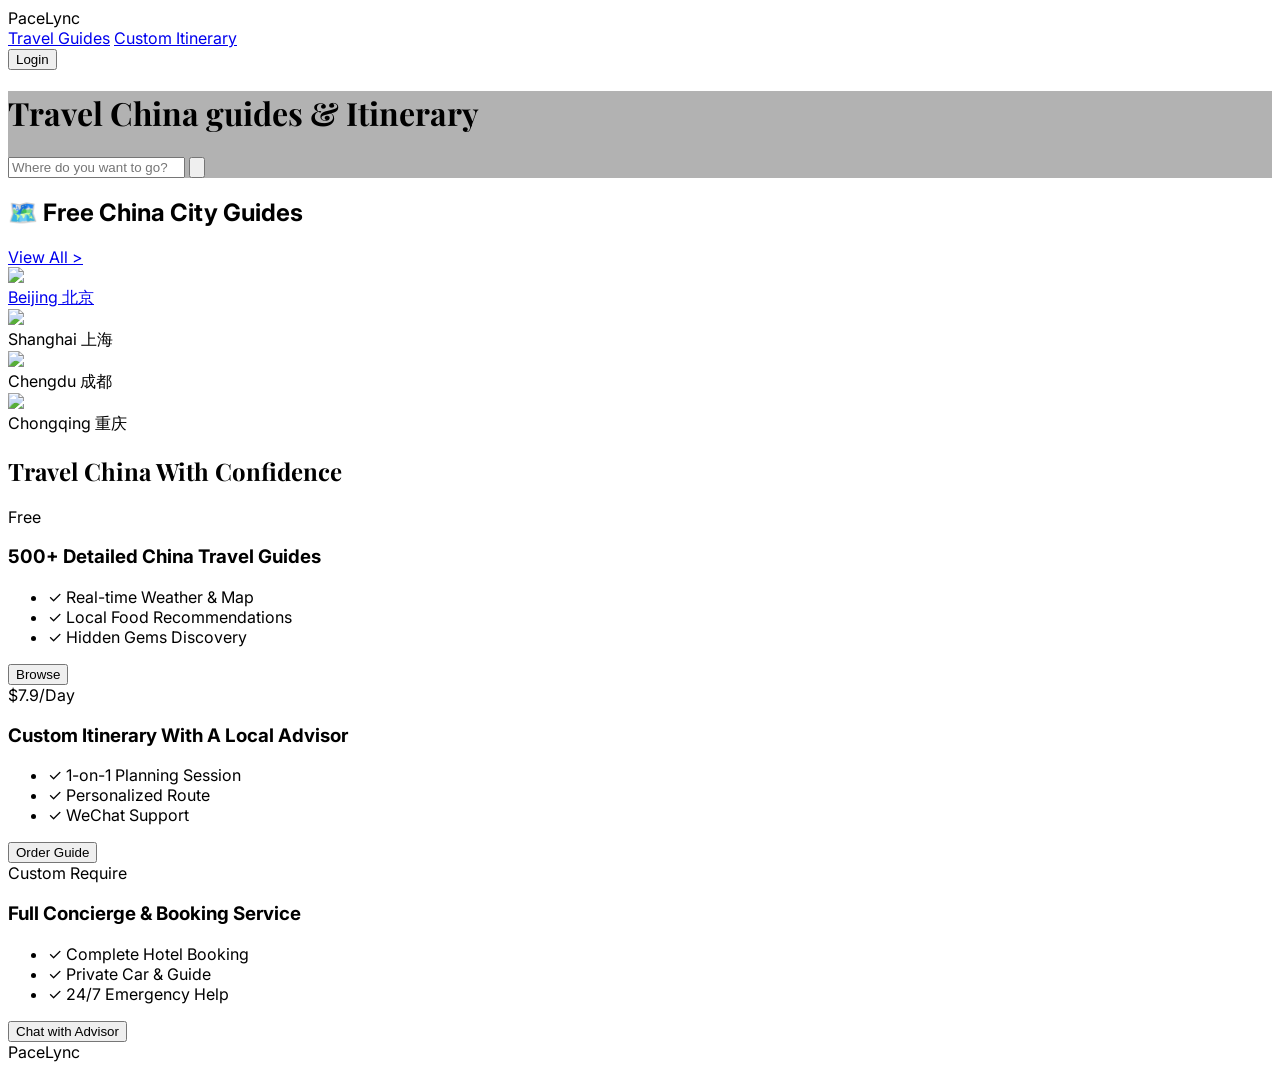
==== index.html @ 99057483 "Add files via upload" ====
<!DOCTYPE html>
<html lang="zh-CN">
<head>
    <meta charset="UTF-8">
    <meta name="viewport" content="width=device-width, initial-scale=1.0">
    <title>PaceLync - Travel China Guides & Itinerary</title>
    <script src="https://cdn.tailwindcss.com"></script>
    <link href="https://fonts.googleapis.com/css2?family=Playfair+Display:wght@700&family=Inter:wght@400;600&display=swap" rel="stylesheet">
    <style>
        body { font-family: 'Inter', sans-serif; }
        .serif { font-family: 'Playfair Display', serif; }
        .hero-bg { background-image: linear-gradient(rgba(0,0,0,0.3), rgba(0,0,0,0.3)), url('https://images.unsplash.com/photo-1508804185872-d7badad00f7d?auto=format&fit=crop&q=80&w=1600'); }
    </style>
</head>
<body class="bg-gray-50">
    <nav class="flex items-center justify-between px-8 py-4 bg-white sticky top-0 z-50 shadow-sm">
        <div class="text-2xl font-black italic tracking-tighter">PaceLync</div>
        <div class="hidden md:flex space-x-8 font-medium">
            <a href="#" class="hover:text-orange-500">Travel Guides</a>
            <a href="#" class="hover:text-orange-500">Custom Itinerary</a>
        </div>
        <button class="bg-black text-white px-6 py-2 rounded-full text-sm font-semibold">Login</button>
    </nav>

    <header class="hero-bg h-[500px] bg-cover bg-center flex flex-col items-center justify-center text-white px-4">
        <h1 class="serif text-4xl md:text-6xl mb-6 text-center">Travel China guides & Itinerary</h1>
        <div class="relative w-full max-w-2xl">
            <input type="text" placeholder="Where do you want to go?" class="w-full py-4 px-6 rounded-full text-black focus:outline-none shadow-lg">
            <button class="absolute right-2 top-2 bg-orange-500 p-2 rounded-full">
                <svg xmlns="http://www.w3.org/2000/svg" class="h-6 w-6" fill="none" viewBox="0 0 24 24" stroke="currentColor"><path stroke-linecap="round" stroke-linejoin="round" stroke-width="2" d="M21 21l-6-6m2-5a7 7 0 11-14 0 7 7 0 0114 0z" /></svg>
            </button>
        </div>
    </header>

    <section class="max-w-7xl mx-auto px-4 py-16">
        <div class="flex justify-between items-end mb-8">
            <h2 class="text-2xl font-bold flex items-center"><span class="mr-2">🗺️</span> Free China City Guides</h2>
            <a href="#" class="text-gray-500 hover:underline">View All &gt;</a>
        </div>
        <div class="grid grid-cols-2 md:grid-cols-4 gap-4">
            <a href="detail.html" class="group relative h-64 overflow-hidden rounded-xl">
                <img src="https://images.unsplash.com/photo-1599577180570-74034870da3d?auto=format&fit=crop&q=80&w=400" class="absolute inset-0 w-full h-full object-cover transition-transform duration-500 group-hover:scale-110">
                <div class="absolute inset-0 bg-black/30 flex flex-col items-center justify-center text-white">
                    <span class="text-2xl font-bold">Beijing</span>
                    <span class="text-sm opacity-80">北京</span>
                </div>
            </a>
            <div class="group relative h-64 overflow-hidden rounded-xl bg-gray-200">
                <img src="https://images.unsplash.com/photo-1526749837599-b4efa916aa5e?auto=format&fit=crop&q=80&w=400" class="absolute inset-0 w-full h-full object-cover">
                <div class="absolute inset-0 bg-black/30 flex flex-col items-center justify-center text-white">
                    <span class="text-2xl font-bold">Shanghai</span>
                    <span class="text-sm opacity-80">上海</span>
                </div>
            </div>
            <div class="group relative h-64 overflow-hidden rounded-xl bg-gray-200">
                <img src="https://images.unsplash.com/photo-1518481612222-68bbe828ecd1?auto=format&fit=crop&q=80&w=400" class="absolute inset-0 w-full h-full object-cover">
                <div class="absolute inset-0 bg-black/30 flex flex-col items-center justify-center text-white">
                    <span class="text-2xl font-bold">Chengdu</span>
                    <span class="text-sm opacity-80">成都</span>
                </div>
            </div>
            <div class="group relative h-64 overflow-hidden rounded-xl bg-gray-200">
                <img src="https://images.unsplash.com/photo-1543097692-fa13c6cd8595?auto=format&fit=crop&q=80&w=400" class="absolute inset-0 w-full h-full object-cover">
                <div class="absolute inset-0 bg-black/30 flex flex-col items-center justify-center text-white">
                    <span class="text-2xl font-bold">Chongqing</span>
                    <span class="text-sm opacity-80">重庆</span>
                </div>
            </div>
        </div>
    </section>

    <section class="bg-black py-20 text-white text-center">
        <h2 class="serif text-3xl mb-12">Travel China With Confidence</h2>
        <div class="max-w-6xl mx-auto grid md:grid-cols-3 gap-8 px-4">
            <div class="bg-white text-black p-8 rounded-2xl flex flex-col items-start text-left">
                <span class="text-orange-500 font-bold">Free</span>
                <h3 class="text-xl font-bold my-4">500+ Detailed China Travel Guides</h3>
                <ul class="space-y-3 mb-8 text-sm opacity-70">
                    <li>✓ Real-time Weather & Map</li>
                    <li>✓ Local Food Recommendations</li>
                    <li>✓ Hidden Gems Discovery</li>
                </ul>
                <button class="mt-auto w-full border-2 border-black py-2 rounded-full font-bold">Browse</button>
            </div>
            <div class="bg-white text-black p-8 rounded-2xl border-4 border-orange-500 scale-105 shadow-2xl flex flex-col items-start text-left">
                <span class="text-orange-500 font-bold">$7.9/Day</span>
                <h3 class="text-xl font-bold my-4">Custom Itinerary With A Local Advisor</h3>
                <ul class="space-y-3 mb-8 text-sm opacity-70">
                    <li>✓ 1-on-1 Planning Session</li>
                    <li>✓ Personalized Route</li>
                    <li>✓ WeChat Support</li>
                </ul>
                <button class="mt-auto w-full bg-black text-white py-2 rounded-full font-bold">Order Guide</button>
            </div>
            <div class="bg-white text-black p-8 rounded-2xl flex flex-col items-start text-left">
                <span class="text-orange-500 font-bold">Custom Require</span>
                <h3 class="text-xl font-bold my-4">Full Concierge & Booking Service</h3>
                <ul class="space-y-3 mb-8 text-sm opacity-70">
                    <li>✓ Complete Hotel Booking</li>
                    <li>✓ Private Car & Guide</li>
                    <li>✓ 24/7 Emergency Help</li>
                </ul>
                <button class="mt-auto w-full bg-black text-white py-2 rounded-full font-bold">Chat with Advisor</button>
            </div>
        </div>
    </section>

    <footer class="py-10 text-center text-2xl font-black italic">PaceLync</footer>
</body>
</html>
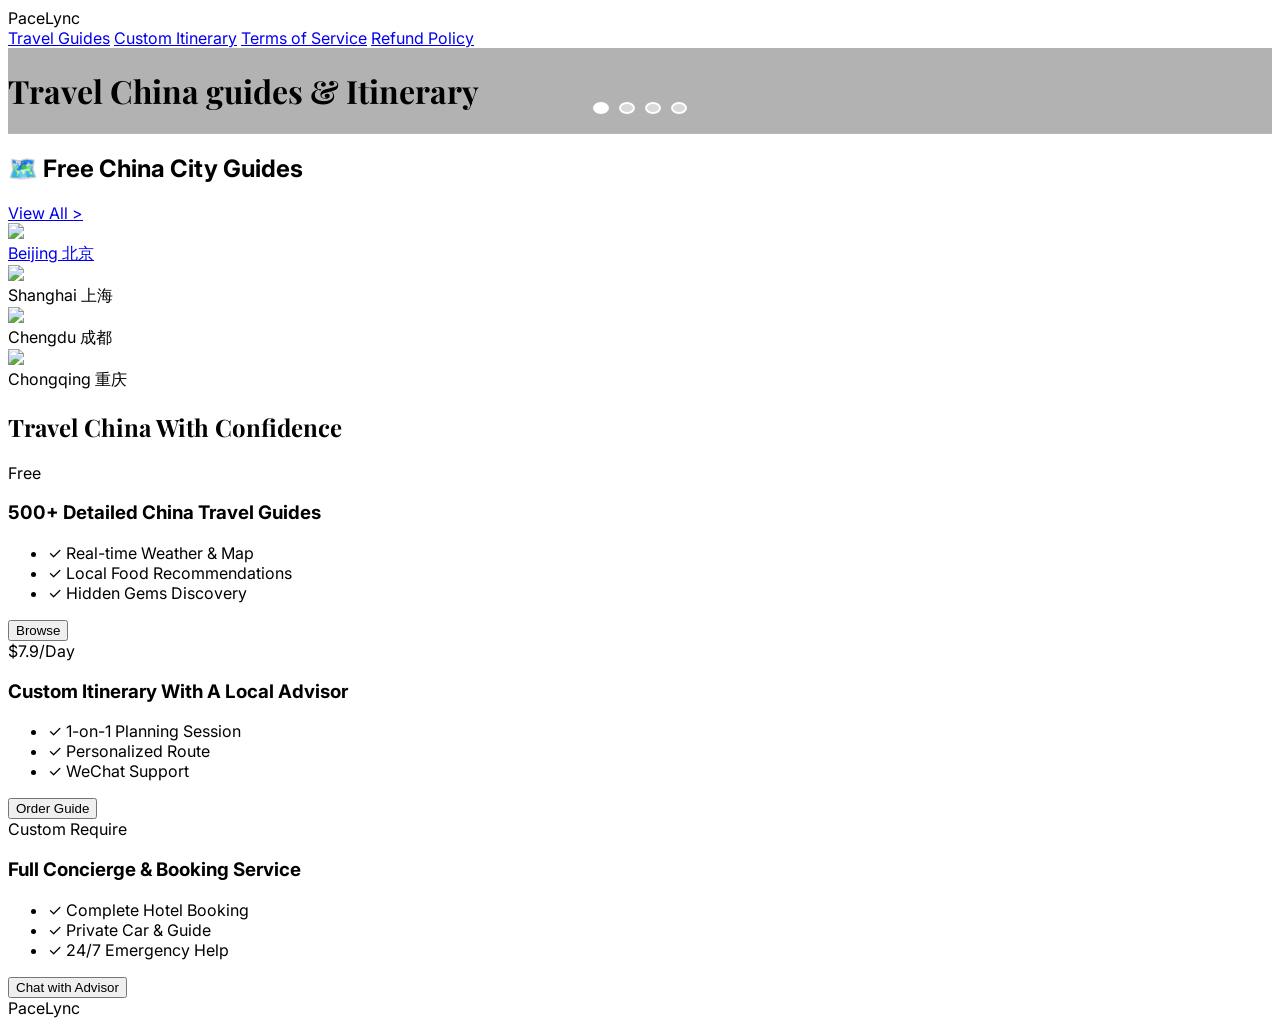
==== commit b83624b1: "Update: remove search bar, add carousel, integrate Stripe.js, center navigation, remove login button" ====
--- a/index.html
+++ b/index.html
@@ -5,32 +5,111 @@
     <meta name="viewport" content="width=device-width, initial-scale=1.0">
     <title>PaceLync - Travel China Guides & Itinerary</title>
     <script src="https://cdn.tailwindcss.com"></script>
+    <script src="https://js.stripe.com/v3/"></script>
     <link href="https://fonts.googleapis.com/css2?family=Playfair+Display:wght@700&family=Inter:wght@400;600&display=swap" rel="stylesheet">
     <style>
         body { font-family: 'Inter', sans-serif; }
         .serif { font-family: 'Playfair Display', serif; }
-        .hero-bg { background-image: linear-gradient(rgba(0,0,0,0.3), rgba(0,0,0,0.3)), url('https://images.unsplash.com/photo-1508804185872-d7badad00f7d?auto=format&fit=crop&q=80&w=1600'); }
+        .carousel {
+            position: relative;
+            overflow: hidden;
+        }
+        .carousel-slide {
+            display: none;
+            position: absolute;
+            width: 100%;
+            height: 100%;
+            background-size: cover;
+            background-position: center;
+            transition: opacity 0.5s ease-in-out;
+            opacity: 0;
+        }
+        .carousel-slide.active {
+            display: block;
+            opacity: 1;
+        }
+        .carousel-indicators {
+            position: absolute;
+            bottom: 20px;
+            left: 50%;
+            transform: translateX(-50%);
+            display: flex;
+            gap: 10px;
+            z-index: 10;
+        }
+        .carousel-indicators button {
+            width: 12px;
+            height: 12px;
+            border-radius: 50%;
+            border: 2px solid white;
+            background-color: rgba(255,255,255,0.5);
+            cursor: pointer;
+            transition: background-color 0.3s;
+        }
+        .carousel-indicators button.active {
+            background-color: white;
+        }
     </style>
 </head>
 <body class="bg-gray-50">
-    <nav class="flex items-center justify-between px-8 py-4 bg-white sticky top-0 z-50 shadow-sm">
-        <div class="text-2xl font-black italic tracking-tighter">PaceLync</div>
+    <nav class="flex items-center justify-center px-8 py-4 bg-white sticky top-0 z-50 shadow-sm">
+        <div class="absolute left-8 text-2xl font-black italic tracking-tighter">PaceLync</div>
         <div class="hidden md:flex space-x-8 font-medium">
             <a href="#" class="hover:text-orange-500">Travel Guides</a>
             <a href="#" class="hover:text-orange-500">Custom Itinerary</a>
+            <a href="#" class="hover:text-orange-500">Terms of Service</a>
+            <a href="#" class="hover:text-orange-500">Refund Policy</a>
         </div>
-        <button class="bg-black text-white px-6 py-2 rounded-full text-sm font-semibold">Login</button>
     </nav>
 
-    <header class="hero-bg h-[500px] bg-cover bg-center flex flex-col items-center justify-center text-white px-4">
-        <h1 class="serif text-4xl md:text-6xl mb-6 text-center">Travel China guides & Itinerary</h1>
-        <div class="relative w-full max-w-2xl">
-            <input type="text" placeholder="Where do you want to go?" class="w-full py-4 px-6 rounded-full text-black focus:outline-none shadow-lg">
-            <button class="absolute right-2 top-2 bg-orange-500 p-2 rounded-full">
-                <svg xmlns="http://www.w3.org/2000/svg" class="h-6 w-6" fill="none" viewBox="0 0 24 24" stroke="currentColor"><path stroke-linecap="round" stroke-linejoin="round" stroke-width="2" d="M21 21l-6-6m2-5a7 7 0 11-14 0 7 7 0 0114 0z" /></svg>
-            </button>
+    <header class="carousel h-[500px] relative flex flex-col items-center justify-center text-white px-4">
+        <div class="carousel-slide active" style="background-image: linear-gradient(rgba(0,0,0,0.3), rgba(0,0,0,0.3)), url('https://picsum.photos/1600/500?random=1');"></div>
+        <div class="carousel-slide" style="background-image: linear-gradient(rgba(0,0,0,0.3), rgba(0,0,0,0.3)), url('https://picsum.photos/1600/500?random=2');"></div>
+        <div class="carousel-slide" style="background-image: linear-gradient(rgba(0,0,0,0.3), rgba(0,0,0,0.3)), url('https://picsum.photos/1600/500?random=3');"></div>
+        <div class="carousel-slide" style="background-image: linear-gradient(rgba(0,0,0,0.3), rgba(0,0,0,0.3)), url('https://picsum.photos/1600/500?random=4');"></div>
+        
+        <div class="relative z-20 flex flex-col items-center justify-center h-full">
+            <h1 class="serif text-4xl md:text-6xl mb-6 text-center">Travel China guides & Itinerary</h1>
+        </div>
+        
+        <div class="carousel-indicators">
+            <button class="active" onclick="currentSlide(0)"></button>
+            <button onclick="currentSlide(1)"></button>
+            <button onclick="currentSlide(2)"></button>
+            <button onclick="currentSlide(3)"></button>
         </div>
     </header>
+
+    <script>
+        let currentCarouselIndex = 0;
+        const slides = document.querySelectorAll('.carousel-slide');
+        const indicators = document.querySelectorAll('.carousel-indicators button');
+
+        function showSlide(index) {
+            slides.forEach(slide => slide.classList.remove('active'));
+            indicators.forEach(btn => btn.classList.remove('active'));
+            
+            slides[index].classList.add('active');
+            indicators[index].classList.add('active');
+        }
+
+        function currentSlide(index) {
+            currentCarouselIndex = index;
+            showSlide(index);
+        }
+
+        function nextSlide() {
+            currentCarouselIndex = (currentCarouselIndex + 1) % slides.length;
+            showSlide(currentCarouselIndex);
+        }
+
+        // Auto-rotate carousel every 5 seconds
+        setInterval(nextSlide, 5000);
+
+        // Initialize Stripe
+        const stripe = Stripe('pk_test_your_publishable_key'); // Replace with your actual publishable key
+        const elements = stripe.elements();
+    </script>
 
     <section class="max-w-7xl mx-auto px-4 py-16">
         <div class="flex justify-between items-end mb-8">
@@ -39,28 +118,28 @@
         </div>
         <div class="grid grid-cols-2 md:grid-cols-4 gap-4">
             <a href="detail.html" class="group relative h-64 overflow-hidden rounded-xl">
-                <img src="https://images.unsplash.com/photo-1599577180570-74034870da3d?auto=format&fit=crop&q=80&w=400" class="absolute inset-0 w-full h-full object-cover transition-transform duration-500 group-hover:scale-110">
+                <img src="https://picsum.photos/400/300?random=5" class="absolute inset-0 w-full h-full object-cover transition-transform duration-500 group-hover:scale-110">
                 <div class="absolute inset-0 bg-black/30 flex flex-col items-center justify-center text-white">
                     <span class="text-2xl font-bold">Beijing</span>
                     <span class="text-sm opacity-80">北京</span>
                 </div>
             </a>
             <div class="group relative h-64 overflow-hidden rounded-xl bg-gray-200">
-                <img src="https://images.unsplash.com/photo-1526749837599-b4efa916aa5e?auto=format&fit=crop&q=80&w=400" class="absolute inset-0 w-full h-full object-cover">
+                <img src="https://picsum.photos/400/300?random=6" class="absolute inset-0 w-full h-full object-cover transition-transform duration-500 group-hover:scale-110">
                 <div class="absolute inset-0 bg-black/30 flex flex-col items-center justify-center text-white">
                     <span class="text-2xl font-bold">Shanghai</span>
                     <span class="text-sm opacity-80">上海</span>
                 </div>
             </div>
             <div class="group relative h-64 overflow-hidden rounded-xl bg-gray-200">
-                <img src="https://images.unsplash.com/photo-1518481612222-68bbe828ecd1?auto=format&fit=crop&q=80&w=400" class="absolute inset-0 w-full h-full object-cover">
+                <img src="https://picsum.photos/400/300?random=7" class="absolute inset-0 w-full h-full object-cover transition-transform duration-500 group-hover:scale-110">
                 <div class="absolute inset-0 bg-black/30 flex flex-col items-center justify-center text-white">
                     <span class="text-2xl font-bold">Chengdu</span>
                     <span class="text-sm opacity-80">成都</span>
                 </div>
             </div>
             <div class="group relative h-64 overflow-hidden rounded-xl bg-gray-200">
-                <img src="https://images.unsplash.com/photo-1543097692-fa13c6cd8595?auto=format&fit=crop&q=80&w=400" class="absolute inset-0 w-full h-full object-cover">
+                <img src="https://picsum.photos/400/300?random=8" class="absolute inset-0 w-full h-full object-cover transition-transform duration-500 group-hover:scale-110">
                 <div class="absolute inset-0 bg-black/30 flex flex-col items-center justify-center text-white">
                     <span class="text-2xl font-bold">Chongqing</span>
                     <span class="text-sm opacity-80">重庆</span>
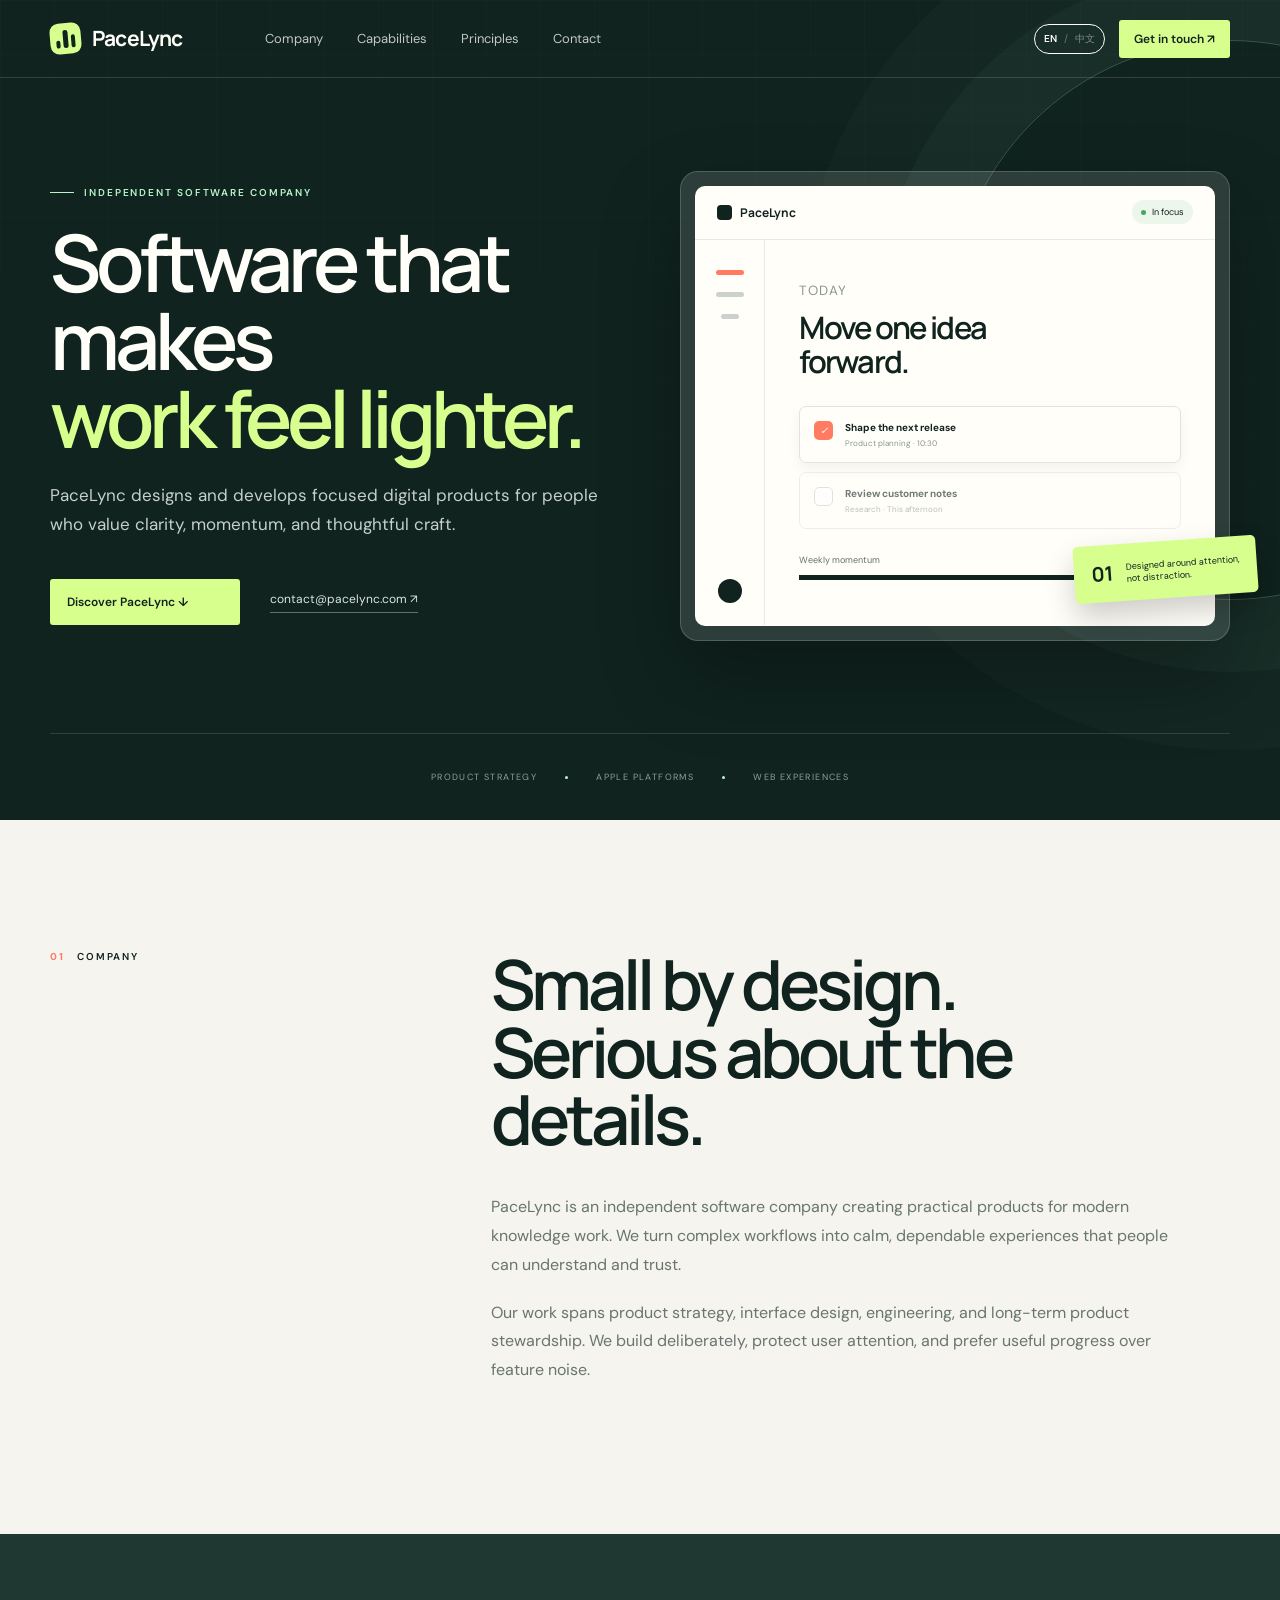
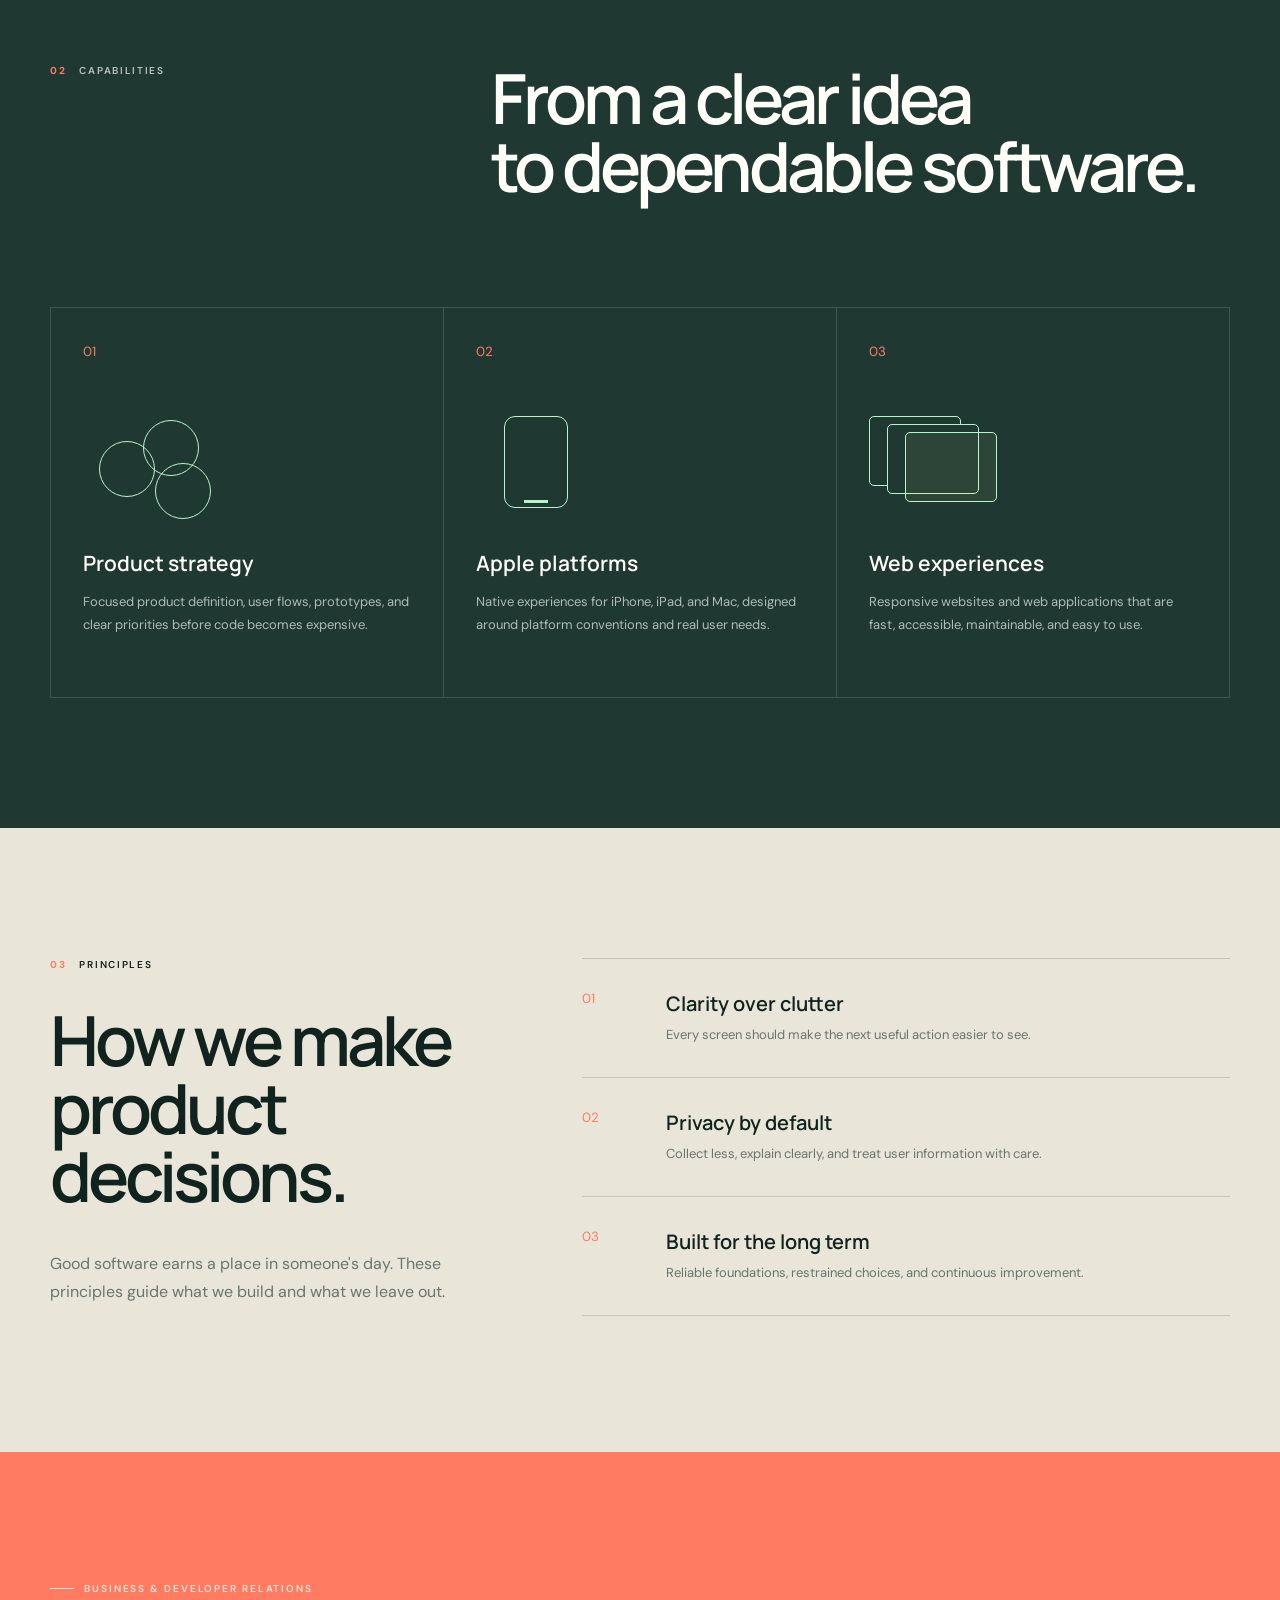
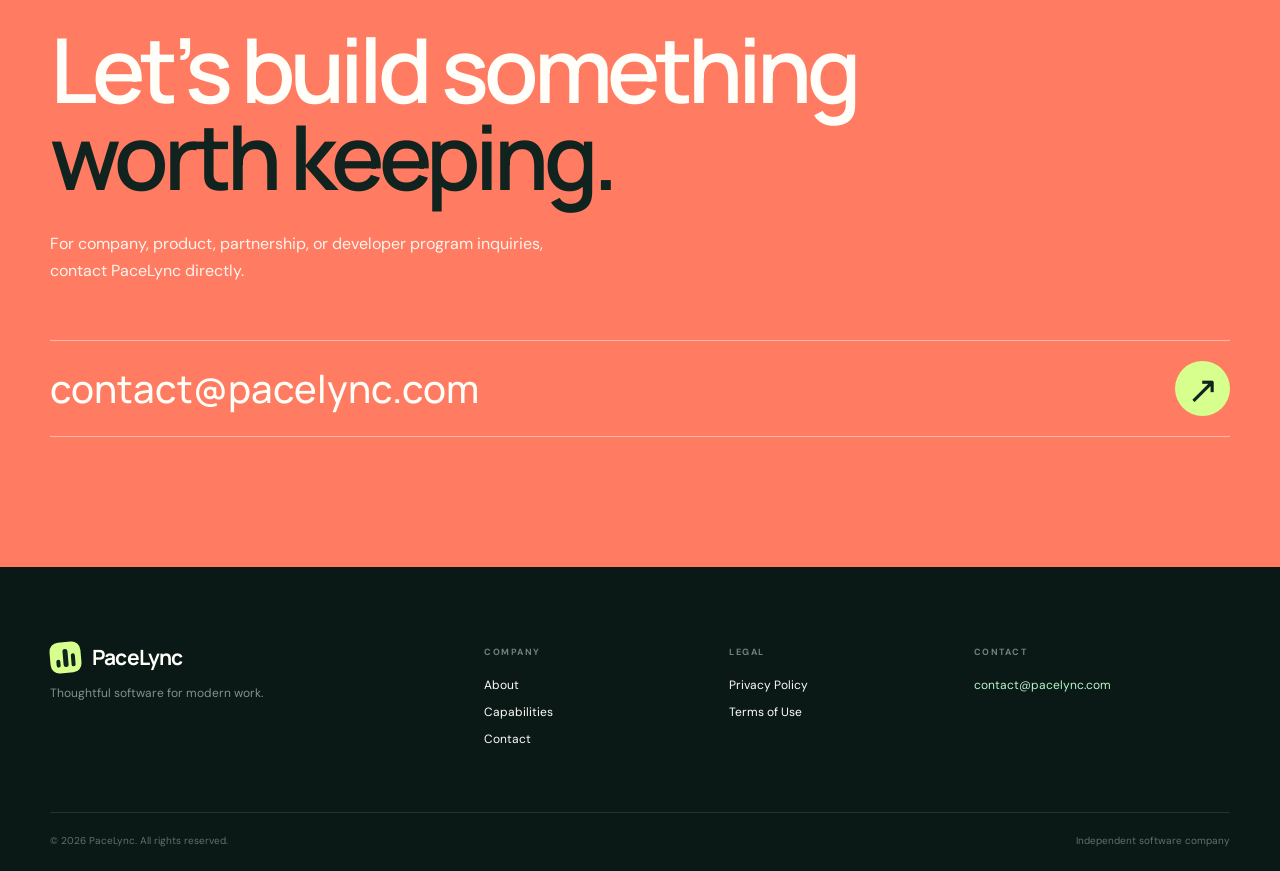
==== commit b1e99022: "Build PaceLync company website" ====
--- a/index.html
+++ b/index.html
@@ -1,189 +1,80 @@
-<!DOCTYPE html>
-<html lang="zh-CN">
+<!doctype html>
+<html lang="en">
 <head>
-    <meta charset="UTF-8">
-    <meta name="viewport" content="width=device-width, initial-scale=1.0">
-    <title>PaceLync - Travel China Guides & Itinerary</title>
-    <script src="https://cdn.tailwindcss.com"></script>
-    <script src="https://js.stripe.com/v3/"></script>
-    <link href="https://fonts.googleapis.com/css2?family=Playfair+Display:wght@700&family=Inter:wght@400;600&display=swap" rel="stylesheet">
-    <style>
-        body { font-family: 'Inter', sans-serif; }
-        .serif { font-family: 'Playfair Display', serif; }
-        .carousel {
-            position: relative;
-            overflow: hidden;
-        }
-        .carousel-slide {
-            display: none;
-            position: absolute;
-            width: 100%;
-            height: 100%;
-            background-size: cover;
-            background-position: center;
-            transition: opacity 0.5s ease-in-out;
-            opacity: 0;
-        }
-        .carousel-slide.active {
-            display: block;
-            opacity: 1;
-        }
-        .carousel-indicators {
-            position: absolute;
-            bottom: 20px;
-            left: 50%;
-            transform: translateX(-50%);
-            display: flex;
-            gap: 10px;
-            z-index: 10;
-        }
-        .carousel-indicators button {
-            width: 12px;
-            height: 12px;
-            border-radius: 50%;
-            border: 2px solid white;
-            background-color: rgba(255,255,255,0.5);
-            cursor: pointer;
-            transition: background-color 0.3s;
-        }
-        .carousel-indicators button.active {
-            background-color: white;
-        }
-    </style>
+  <meta charset="utf-8">
+  <meta name="viewport" content="width=device-width, initial-scale=1">
+  <meta name="description" content="PaceLync is an independent software company building focused, reliable tools for modern work.">
+  <meta name="theme-color" content="#10231f">
+  <title>PaceLync | Thoughtful software for modern work</title>
+  <link rel="icon" href="assets/favicon.svg" type="image/svg+xml">
+  <link rel="stylesheet" href="assets/site.css">
 </head>
-<body class="bg-gray-50">
-    <nav class="flex items-center justify-center px-8 py-4 bg-white sticky top-0 z-50 shadow-sm">
-        <div class="absolute left-8 text-2xl font-black italic tracking-tighter">PaceLync</div>
-        <div class="hidden md:flex space-x-8 font-medium">
-            <a href="#" class="hover:text-orange-500">Travel Guides</a>
-            <a href="#" class="hover:text-orange-500">Custom Itinerary</a>
-            <a href="#" class="hover:text-orange-500">Terms of Service</a>
-            <a href="#" class="hover:text-orange-500">Refund Policy</a>
+<body data-page="home">
+  <a class="skip" href="#main">Skip to content</a>
+  <header class="header" data-header>
+    <div class="shell header-inner">
+      <a class="brand" href="index.html" aria-label="PaceLync home"><span class="brand-icon" aria-hidden="true"><i></i><i></i><i></i></span>PaceLync</a>
+      <nav class="nav" aria-label="Primary"><a href="#company">Company</a><a href="#capabilities">Capabilities</a><a href="#principles">Principles</a><a href="#contact">Contact</a></nav>
+      <button class="language-toggle" type="button" data-language-toggle aria-label="Switch language"><span class="active">EN</span><i>/</i><span>中文</span></button>
+      <a class="header-cta" href="mailto:contact@pacelync.com">Get in touch ↗</a>
+      <button class="menu-button" type="button" aria-expanded="false" aria-controls="mobile-menu" data-menu-button><i></i><i></i><i></i><span>Menu</span></button>
+    </div>
+    <nav class="mobile-nav" id="mobile-menu" data-mobile-menu><a href="#company">Company</a><a href="#capabilities">Capabilities</a><a href="#principles">Principles</a><a href="#contact">Contact</a></nav>
+  </header>
+
+  <main id="main">
+    <section class="hero">
+      <div class="hero-grid"></div><div class="orbit"></div>
+      <div class="shell hero-layout">
+        <div class="reveal">
+          <p class="eyebrow"><i></i> Independent software company</p>
+          <h1>Software that makes<br><em>work feel lighter.</em></h1>
+          <p class="lede">PaceLync designs and develops focused digital products for people who value clarity, momentum, and thoughtful craft.</p>
+          <div class="actions"><a class="button" href="#company">Discover PaceLync ↓</a><a class="email" href="mailto:contact@pacelync.com">contact@pacelync.com ↗</a></div>
         </div>
-    </nav>
-
-    <header class="carousel h-[500px] relative flex flex-col items-center justify-center text-white px-4">
-        <div class="carousel-slide active" style="background-image: linear-gradient(rgba(0,0,0,0.3), rgba(0,0,0,0.3)), url('https://picsum.photos/1600/500?random=1');"></div>
-        <div class="carousel-slide" style="background-image: linear-gradient(rgba(0,0,0,0.3), rgba(0,0,0,0.3)), url('https://picsum.photos/1600/500?random=2');"></div>
-        <div class="carousel-slide" style="background-image: linear-gradient(rgba(0,0,0,0.3), rgba(0,0,0,0.3)), url('https://picsum.photos/1600/500?random=3');"></div>
-        <div class="carousel-slide" style="background-image: linear-gradient(rgba(0,0,0,0.3), rgba(0,0,0,0.3)), url('https://picsum.photos/1600/500?random=4');"></div>
-        
-        <div class="relative z-20 flex flex-col items-center justify-center h-full">
-            <h1 class="serif text-4xl md:text-6xl mb-6 text-center">Travel China guides & Itinerary</h1>
+        <div class="product reveal delay">
+          <div class="app-head"><b><i></i>PaceLync</b><span><i></i> In focus</span></div>
+          <div class="app-body">
+            <aside><i></i><i></i><i></i><b></b></aside>
+            <div class="app-main"><small>TODAY</small><h2>Move one idea<br>forward.</h2>
+              <div class="task"><i>✓</i><span><b>Shape the next release</b><small>Product planning · 10:30</small></span></div>
+              <div class="task muted"><i></i><span><b>Review customer notes</b><small>Research · This afternoon</small></span></div>
+              <div class="progress-copy"><span>Weekly momentum</span><b>72%</b></div><div class="progress"><i></i></div>
+            </div>
+          </div>
+          <div class="note"><b>01</b><span>Designed around attention,<br>not distraction.</span></div>
         </div>
-        
-        <div class="carousel-indicators">
-            <button class="active" onclick="currentSlide(0)"></button>
-            <button onclick="currentSlide(1)"></button>
-            <button onclick="currentSlide(2)"></button>
-            <button onclick="currentSlide(3)"></button>
-        </div>
-    </header>
-
-    <script>
-        let currentCarouselIndex = 0;
-        const slides = document.querySelectorAll('.carousel-slide');
-        const indicators = document.querySelectorAll('.carousel-indicators button');
-
-        function showSlide(index) {
-            slides.forEach(slide => slide.classList.remove('active'));
-            indicators.forEach(btn => btn.classList.remove('active'));
-            
-            slides[index].classList.add('active');
-            indicators[index].classList.add('active');
-        }
-
-        function currentSlide(index) {
-            currentCarouselIndex = index;
-            showSlide(index);
-        }
-
-        function nextSlide() {
-            currentCarouselIndex = (currentCarouselIndex + 1) % slides.length;
-            showSlide(currentCarouselIndex);
-        }
-
-        // Auto-rotate carousel every 5 seconds
-        setInterval(nextSlide, 5000);
-
-        // Initialize Stripe
-        const stripe = Stripe('pk_test_your_publishable_key'); // Replace with your actual publishable key
-        const elements = stripe.elements();
-    </script>
-
-    <section class="max-w-7xl mx-auto px-4 py-16">
-        <div class="flex justify-between items-end mb-8">
-            <h2 class="text-2xl font-bold flex items-center"><span class="mr-2">🗺️</span> Free China City Guides</h2>
-            <a href="#" class="text-gray-500 hover:underline">View All &gt;</a>
-        </div>
-        <div class="grid grid-cols-2 md:grid-cols-4 gap-4">
-            <a href="detail.html" class="group relative h-64 overflow-hidden rounded-xl">
-                <img src="https://picsum.photos/400/300?random=5" class="absolute inset-0 w-full h-full object-cover transition-transform duration-500 group-hover:scale-110">
-                <div class="absolute inset-0 bg-black/30 flex flex-col items-center justify-center text-white">
-                    <span class="text-2xl font-bold">Beijing</span>
-                    <span class="text-sm opacity-80">北京</span>
-                </div>
-            </a>
-            <div class="group relative h-64 overflow-hidden rounded-xl bg-gray-200">
-                <img src="https://picsum.photos/400/300?random=6" class="absolute inset-0 w-full h-full object-cover transition-transform duration-500 group-hover:scale-110">
-                <div class="absolute inset-0 bg-black/30 flex flex-col items-center justify-center text-white">
-                    <span class="text-2xl font-bold">Shanghai</span>
-                    <span class="text-sm opacity-80">上海</span>
-                </div>
-            </div>
-            <div class="group relative h-64 overflow-hidden rounded-xl bg-gray-200">
-                <img src="https://picsum.photos/400/300?random=7" class="absolute inset-0 w-full h-full object-cover transition-transform duration-500 group-hover:scale-110">
-                <div class="absolute inset-0 bg-black/30 flex flex-col items-center justify-center text-white">
-                    <span class="text-2xl font-bold">Chengdu</span>
-                    <span class="text-sm opacity-80">成都</span>
-                </div>
-            </div>
-            <div class="group relative h-64 overflow-hidden rounded-xl bg-gray-200">
-                <img src="https://picsum.photos/400/300?random=8" class="absolute inset-0 w-full h-full object-cover transition-transform duration-500 group-hover:scale-110">
-                <div class="absolute inset-0 bg-black/30 flex flex-col items-center justify-center text-white">
-                    <span class="text-2xl font-bold">Chongqing</span>
-                    <span class="text-sm opacity-80">重庆</span>
-                </div>
-            </div>
-        </div>
+      </div>
+      <div class="shell hero-foot"><span>Product strategy</span><i></i><span>Apple platforms</span><i></i><span>Web experiences</span></div>
     </section>
 
-    <section class="bg-black py-20 text-white text-center">
-        <h2 class="serif text-3xl mb-12">Travel China With Confidence</h2>
-        <div class="max-w-6xl mx-auto grid md:grid-cols-3 gap-8 px-4">
-            <div class="bg-white text-black p-8 rounded-2xl flex flex-col items-start text-left">
-                <span class="text-orange-500 font-bold">Free</span>
-                <h3 class="text-xl font-bold my-4">500+ Detailed China Travel Guides</h3>
-                <ul class="space-y-3 mb-8 text-sm opacity-70">
-                    <li>✓ Real-time Weather & Map</li>
-                    <li>✓ Local Food Recommendations</li>
-                    <li>✓ Hidden Gems Discovery</li>
-                </ul>
-                <button class="mt-auto w-full border-2 border-black py-2 rounded-full font-bold">Browse</button>
-            </div>
-            <div class="bg-white text-black p-8 rounded-2xl border-4 border-orange-500 scale-105 shadow-2xl flex flex-col items-start text-left">
-                <span class="text-orange-500 font-bold">$7.9/Day</span>
-                <h3 class="text-xl font-bold my-4">Custom Itinerary With A Local Advisor</h3>
-                <ul class="space-y-3 mb-8 text-sm opacity-70">
-                    <li>✓ 1-on-1 Planning Session</li>
-                    <li>✓ Personalized Route</li>
-                    <li>✓ WeChat Support</li>
-                </ul>
-                <button class="mt-auto w-full bg-black text-white py-2 rounded-full font-bold">Order Guide</button>
-            </div>
-            <div class="bg-white text-black p-8 rounded-2xl flex flex-col items-start text-left">
-                <span class="text-orange-500 font-bold">Custom Require</span>
-                <h3 class="text-xl font-bold my-4">Full Concierge & Booking Service</h3>
-                <ul class="space-y-3 mb-8 text-sm opacity-70">
-                    <li>✓ Complete Hotel Booking</li>
-                    <li>✓ Private Car & Guide</li>
-                    <li>✓ 24/7 Emergency Help</li>
-                </ul>
-                <button class="mt-auto w-full bg-black text-white py-2 rounded-full font-bold">Chat with Advisor</button>
-            </div>
-        </div>
-    </section>
+    <section class="section" id="company"><div class="shell split">
+      <div class="label reveal"><b>01</b> Company</div>
+      <div class="section-copy reveal delay"><h2>Small by design.<br>Serious about the details.</h2><p>PaceLync is an independent software company creating practical products for modern knowledge work. We turn complex workflows into calm, dependable experiences that people can understand and trust.</p><p>Our work spans product strategy, interface design, engineering, and long-term product stewardship. We build deliberately, protect user attention, and prefer useful progress over feature noise.</p></div>
+    </div></section>
 
-    <footer class="py-10 text-center text-2xl font-black italic">PaceLync</footer>
+    <section class="section capabilities" id="capabilities"><div class="shell">
+      <div class="split section-title reveal"><div class="label pale"><b>02</b> Capabilities</div><h2>From a clear idea<br>to dependable software.</h2></div>
+      <div class="cards">
+        <article class="card reveal"><small>01</small><div class="shape circles"><i></i><i></i><i></i></div><h3>Product strategy</h3><p>Focused product definition, user flows, prototypes, and clear priorities before code becomes expensive.</p></article>
+        <article class="card reveal delay"><small>02</small><div class="shape phone"><i></i><b></b></div><h3>Apple platforms</h3><p>Native experiences for iPhone, iPad, and Mac, designed around platform conventions and real user needs.</p></article>
+        <article class="card reveal delay-two"><small>03</small><div class="shape windows"><i></i><i></i><i></i></div><h3>Web experiences</h3><p>Responsive websites and web applications that are fast, accessible, maintainable, and easy to use.</p></article>
+      </div>
+    </div></section>
+
+    <section class="section principles" id="principles"><div class="shell principles-grid">
+      <div class="principles-copy reveal"><div class="label"><b>03</b> Principles</div><h2>How we make<br>product decisions.</h2><p>Good software earns a place in someone's day. These principles guide what we build and what we leave out.</p></div>
+      <div class="principle-list">
+        <article class="reveal"><small>01</small><div><h3>Clarity over clutter</h3><p>Every screen should make the next useful action easier to see.</p></div></article>
+        <article class="reveal"><small>02</small><div><h3>Privacy by default</h3><p>Collect less, explain clearly, and treat user information with care.</p></div></article>
+        <article class="reveal"><small>03</small><div><h3>Built for the long term</h3><p>Reliable foundations, restrained choices, and continuous improvement.</p></div></article>
+      </div>
+    </div></section>
+
+    <section class="contact" id="contact"><div class="shell reveal"><p class="eyebrow"><i></i> Business &amp; developer relations</p><h2>Let’s build something<br><em>worth keeping.</em></h2><p>For company, product, partnership, or developer program inquiries, contact PaceLync directly.</p><a class="contact-link" href="mailto:contact@pacelync.com"><span>contact@pacelync.com</span><i>↗</i></a></div></section>
+  </main>
+
+  <footer><div class="shell footer-grid"><div><a class="brand" href="index.html"><span class="brand-icon"><i></i><i></i><i></i></span>PaceLync</a><p>Thoughtful software for modern work.</p></div><div><h3>Company</h3><a href="#company">About</a><a href="#capabilities">Capabilities</a><a href="#contact">Contact</a></div><div><h3>Legal</h3><a href="privacy.html">Privacy Policy</a><a href="terms.html">Terms of Use</a></div><div><h3>Contact</h3><a class="green" href="mailto:contact@pacelync.com">contact@pacelync.com</a></div></div><div class="shell footer-bottom"><span>© <span data-year></span> PaceLync. All rights reserved.</span><span>Independent software company</span></div></footer>
+  <script src="assets/site.js"></script>
 </body>
-</html>+</html>
--- a/assets/site.css
+++ b/assets/site.css
@@ -0,0 +1,19 @@
+@import url('https://fonts.googleapis.com/css2?family=DM+Sans:wght@400;500;600&family=Manrope:wght@500;600;700&display=swap');
+:root{--ink:#10231f;--soft:#203832;--paper:#f5f4ee;--cream:#e9e5d8;--mint:#b9f5cb;--lime:#d6ff8e;--coral:#ff7c62;--white:#fffef9;--muted:#687570;--line:rgba(16,35,31,.16);--shell:min(1180px,calc(100% - 48px))}
+*{box-sizing:border-box}html{scroll-behavior:smooth}body{margin:0;color:var(--ink);background:var(--paper);font-family:'DM Sans',sans-serif;-webkit-font-smoothing:antialiased}a{color:inherit;text-decoration:none}.shell{width:var(--shell);margin:auto}.skip{position:fixed;z-index:200;top:8px;left:8px;padding:10px;background:#fff;transform:translateY(-150%)}.skip:focus{transform:none}
+.header{position:fixed;inset:0 0 auto;z-index:100;height:78px;color:var(--white);border-bottom:1px solid #ffffff24;transition:.3s}.header.scrolled,.legal-page .header{color:var(--ink);background:#f5f4eef2;box-shadow:0 8px 28px #10231f0f;backdrop-filter:blur(14px)}.header-inner{height:100%;display:flex;align-items:center}.brand{display:flex;align-items:center;gap:11px;font:700 21px/1 'Manrope';letter-spacing:-.8px}.brand-icon{width:31px;height:31px;display:grid;grid-template-columns:repeat(3,1fr);align-items:end;gap:3px;padding:6px;border-radius:9px;color:var(--ink);background:var(--lime);transform:rotate(-5deg)}.brand-icon i{display:block;background:currentColor;border-radius:3px}.brand-icon i:nth-child(1){height:8px}.brand-icon i:nth-child(2){height:18px}.brand-icon i:nth-child(3){height:13px}.nav{margin-left:82px;display:flex;gap:34px;font-size:13px}.nav a{opacity:.75}.nav a:hover{opacity:1}.header-cta{margin-left:auto;padding:11px 15px;color:var(--ink);background:var(--lime);border-radius:3px;font-size:12px;font-weight:600}.menu-button,.mobile-nav{display:none}
+.hero{min-height:820px;padding-top:78px;position:relative;overflow:hidden;color:var(--white);background:var(--ink)}.hero-grid{position:absolute;inset:0;opacity:.18;background-image:linear-gradient(#ffffff14 1px,transparent 1px),linear-gradient(90deg,#ffffff14 1px,transparent 1px);background-size:54px 54px;mask-image:linear-gradient(#000,transparent 90%)}.orbit{position:absolute;width:560px;height:560px;right:-230px;top:40px;border:1px solid #b9f5cb3d;border-radius:50%;box-shadow:0 0 0 72px #b9f5cb08,0 0 0 150px #b9f5cb05}.hero-layout{min-height:655px;display:grid;grid-template-columns:1.02fr .98fr;align-items:center;gap:58px;position:relative;z-index:2}.eyebrow{margin:0;display:flex;align-items:center;gap:10px;color:var(--mint);text-transform:uppercase;letter-spacing:1.9px;font-size:10px;font-weight:600}.eyebrow i{width:24px;height:1px;background:currentColor}.hero h1,.section-copy h2,.section-title h2,.principles-copy h2,.contact h2,.legal-hero h1{margin:24px 0;font:600 clamp(52px,6.2vw,86px)/.98 'Manrope';letter-spacing:-5px}.hero h1 em,.contact h2 em{color:var(--lime);font-style:normal}.lede{max-width:570px;color:#c5d0cc;font-size:17px;line-height:1.7}.actions{margin-top:40px;display:flex;align-items:center;gap:30px}.button{min-width:190px;padding:15px 17px;color:var(--ink);background:var(--lime);border-radius:3px;font-size:12px;font-weight:600}.email{color:#dce5e2;font-size:12px;border-bottom:1px solid #ffffff59;padding-bottom:5px}
+.product{position:relative;min-height:470px;padding:14px;color:var(--ink);background:#ffffff1f;border:1px solid #ffffff2e;border-radius:18px;box-shadow:0 36px 80px #00000047;transform:rotate(1.2deg)}.product:before{content:'';position:absolute;inset:14px;background:var(--white);border-radius:10px}.app-head,.app-body{position:relative;z-index:1}.app-head{height:54px;padding:0 22px;display:flex;align-items:center;justify-content:space-between;border-bottom:1px solid #e7e9e2}.app-head b{display:flex;align-items:center;gap:8px;font:700 12px 'Manrope'}.app-head b i{width:15px;height:15px;background:var(--ink);border-radius:4px}.app-head>span{display:flex;align-items:center;gap:6px;padding:6px 9px;background:#edf6eb;border-radius:50px;font-size:9px}.app-head>span i{width:5px;height:5px;background:#48a564;border-radius:50%}.app-body{display:grid;grid-template-columns:70px 1fr;min-height:385px}.app-body aside{padding-top:30px;display:flex;flex-direction:column;align-items:center;gap:17px;border-right:1px solid #e7e9e2}.app-body aside i{width:28px;height:5px;background:#cbd1cc;border-radius:9px}.app-body aside i:first-child{background:var(--coral)}.app-body aside i:nth-child(3){width:18px}.app-body aside b{margin:auto 0 22px;width:24px;height:24px;background:var(--ink);border-radius:50%}.app-main{padding:39px 34px}.app-main>small{color:#8b9791;letter-spacing:1.5px}.app-main h2{margin:10px 0 28px;font:600 31px/1.1 'Manrope';letter-spacing:-1.7px}.task{display:flex;gap:12px;padding:14px;margin-bottom:9px;border:1px solid #e1e5df;border-radius:7px;box-shadow:0 5px 14px #10231f0d}.task.muted{opacity:.6;box-shadow:none}.task>i{width:19px;height:19px;display:grid;place-items:center;color:#fff;background:var(--coral);border-radius:5px;font-size:10px}.task.muted>i{background:#fff;border:1px solid #cad1cc}.task b,.task small{display:block}.task b{font-size:10px}.task small{margin-top:4px;color:#8b9791;font-size:8px}.progress-copy{margin-top:25px;display:flex;justify-content:space-between;color:#65716b;font-size:9px}.progress{height:5px;margin-top:9px;background:#e5e9e3}.progress i{display:block;width:72%;height:100%;background:var(--ink)}.note{position:absolute;right:-28px;bottom:42px;z-index:3;display:flex;gap:13px;align-items:center;padding:15px 17px;background:var(--lime);border-radius:5px;box-shadow:0 14px 30px #0003;transform:rotate(-4deg)}.note b{font:700 20px 'Manrope'}.note span{font-size:9px}.hero-foot{position:relative;z-index:2;min-height:87px;display:flex;justify-content:center;align-items:center;gap:28px;color:#8fa09a;border-top:1px solid #ffffff21;text-transform:uppercase;letter-spacing:1.4px;font-size:9px}.hero-foot i{width:3px;height:3px;background:var(--mint);border-radius:50%}
+.section{padding:130px 0}.split{display:grid;grid-template-columns:.68fr 1.32fr;gap:60px}.label{display:flex;gap:13px;text-transform:uppercase;letter-spacing:1.7px;font-size:10px;font-weight:600}.label b,.card>small,.principle-list small{color:var(--coral)}.section-copy h2,.section-title h2,.principles-copy h2{margin:0 0 40px;font-size:clamp(42px,5.4vw,70px);letter-spacing:-4px}.section-copy p{max-width:700px;margin:0 0 19px;color:var(--muted);font-size:16px;line-height:1.8}.capabilities{color:var(--white);background:var(--soft)}.section-title{margin-bottom:68px}.label.pale{color:#b8c5c0}.cards{display:grid;grid-template-columns:repeat(3,1fr);border-top:1px solid #ffffff26;border-left:1px solid #ffffff26}.card{min-height:390px;padding:32px;border-right:1px solid #ffffff26;border-bottom:1px solid #ffffff26;transition:.25s}.card:hover{background:#ffffff0b;transform:translateY(-5px)}.shape{height:105px;margin:55px 0 28px;position:relative}.circles i{position:absolute;width:56px;height:56px;border:1px solid var(--mint);border-radius:50%}.circles i:nth-child(1){left:16px;top:25px}.circles i:nth-child(2){left:60px;top:4px}.circles i:nth-child(3){left:72px;top:47px}.phone i{position:absolute;width:64px;height:92px;left:28px;border:1px solid var(--mint);border-radius:11px}.phone b{position:absolute;width:24px;height:3px;left:48px;bottom:18px;background:var(--mint)}.windows i{position:absolute;width:92px;height:70px;border:1px solid var(--mint);border-radius:5px}.windows i:nth-child(2){left:18px;top:8px;background:var(--soft)}.windows i:nth-child(3){left:36px;top:16px;background:#d6ff8e10}.card h3{margin:0 0 14px;font:600 21px 'Manrope'}.card p{margin:0;color:#aebcb7;font-size:13px;line-height:1.7}.principles{background:var(--cream)}.principles-grid{display:grid;grid-template-columns:.8fr 1.2fr;gap:100px}.principles-copy h2{margin-top:35px}.principles-copy>p{max-width:410px;color:var(--muted);line-height:1.75}.principle-list{border-top:1px solid var(--line)}.principle-list article{display:grid;grid-template-columns:60px 1fr;gap:24px;padding:31px 0;border-bottom:1px solid var(--line)}.principle-list h3{margin:0 0 8px;font:600 20px 'Manrope'}.principle-list p{margin:0;color:var(--muted);font-size:13px;line-height:1.6}
+.contact{padding:130px 0;color:var(--white);background:var(--coral)}.contact .eyebrow{color:#ffe4d8}.contact h2{max-width:900px;margin:30px 0;font-size:clamp(54px,7vw,94px)}.contact h2 em{color:var(--ink)}.contact>.shell>p:not(.eyebrow){max-width:540px;color:#fff4ed;line-height:1.7}.contact-link{margin-top:55px;padding:20px 0;display:flex;align-items:center;justify-content:space-between;border-block:1px solid #ffffff73;font:500 clamp(22px,3vw,40px) 'Manrope'}.contact-link i{width:55px;height:55px;display:grid;place-items:center;color:var(--ink);background:var(--lime);border-radius:50%;font-style:normal;transition:.2s}.contact-link:hover i{transform:rotate(45deg)}footer{padding:75px 0 24px;color:var(--white);background:#0b1916}.footer-grid{display:grid;grid-template-columns:2fr 1fr 1fr 1.35fr;gap:55px}.footer-grid p{color:#81918b;font-size:12px}.footer-grid>div:not(:first-child){display:flex;flex-direction:column;gap:11px;font-size:12px}.footer-grid h3{margin:4px 0 8px;color:#72817c;text-transform:uppercase;letter-spacing:1.5px;font-size:9px}.green{color:var(--mint)}.footer-bottom{margin-top:65px;padding-top:21px;display:flex;justify-content:space-between;color:#60706a;border-top:1px solid #ffffff1c;font-size:10px}
+.legal-page{background:var(--paper)}.legal-main{min-height:75vh}.legal-hero{padding:180px 0 80px;border-bottom:1px solid var(--line)}.legal-hero .eyebrow{color:var(--coral)}.legal-hero h1{margin-bottom:16px;font-size:clamp(52px,7vw,88px)}.legal-hero p{color:var(--muted)}.legal-content{width:min(760px,calc(100% - 48px));margin:auto;padding:80px 0 120px}.legal-content h2{margin:48px 0 14px;font:600 24px 'Manrope'}.legal-content p,.legal-content li{color:#53615c;font-size:15px;line-height:1.8}.legal-content a{text-decoration:underline}.reveal{opacity:0;transform:translateY(22px);transition:.7s}.reveal.visible{opacity:1;transform:none}.delay{transition-delay:.12s}.delay-two{transition-delay:.24s}
+@media(max-width:900px){:root{--shell:min(100% - 36px,1180px)}.nav,.header-cta{display:none}.menu-button{margin-left:auto;width:38px;display:flex;flex-direction:column;gap:5px;border:0;background:0;color:inherit}.menu-button i{width:22px;height:1px;background:currentColor}.menu-button span{position:absolute;clip:rect(0,0,0,0)}.mobile-nav{position:absolute;top:78px;inset-inline:0;padding:18px;display:none;flex-direction:column;color:var(--ink);background:var(--paper)}.mobile-nav.open{display:flex}.mobile-nav a{padding:14px 6px;border-bottom:1px solid var(--line)}.hero-layout{padding:90px 0 80px;grid-template-columns:1fr;gap:80px}.product{width:min(570px,94%);margin:auto}.split,.principles-grid{grid-template-columns:1fr;gap:38px}.cards{grid-template-columns:1fr}.card{min-height:325px}.shape{margin-top:35px}.footer-grid{grid-template-columns:1.6fr 1fr 1fr}.footer-grid>div:last-child{grid-column:1/-1}}
+@media(max-width:620px){.header{height:68px}.mobile-nav{top:68px}.hero-layout{padding:72px 0 60px}.hero h1,.section-copy h2,.section-title h2,.principles-copy h2,.contact h2,.legal-hero h1{letter-spacing:-2.8px}.hero h1{font-size:51px}.actions{align-items:flex-start;flex-direction:column}.product{width:100%;min-height:400px;padding:9px}.product:before{inset:9px}.app-body{grid-template-columns:48px 1fr;min-height:330px}.app-main{padding:29px 20px}.app-main h2{font-size:25px}.note{right:-8px;bottom:22px}.hero-foot{gap:10px;text-align:center}.section{padding:90px 0}.section-copy h2,.section-title h2,.principles-copy h2{font-size:42px}.principle-list article{grid-template-columns:38px 1fr}.contact{padding:95px 0}.contact-link{font-size:18px}.contact-link i{width:44px;height:44px}.footer-grid{grid-template-columns:1fr 1fr}.footer-grid>div:first-child,.footer-grid>div:last-child{grid-column:1/-1}.footer-bottom{gap:10px;flex-direction:column}.legal-hero{padding:135px 0 60px}.legal-content{padding:55px 0 90px}}
+@media(prefers-reduced-motion:reduce){html{scroll-behavior:auto}.reveal{opacity:1;transform:none}*{transition-duration:.01ms!important}}
+
+/* Language control */
+.language-toggle{margin-left:auto;display:flex;align-items:center;gap:7px;padding:7px 9px;color:inherit;background:transparent;border:1px solid currentColor;border-radius:100px;font:500 10px 'DM Sans';cursor:pointer}
+.language-toggle span{opacity:.45}.language-toggle span.active{opacity:1;font-weight:600}.language-toggle i{opacity:.3;font-style:normal}.header-cta{margin-left:14px}
+html[lang="zh-CN"] body{font-family:'DM Sans','PingFang SC','Microsoft YaHei',sans-serif}html[lang="zh-CN"] .hero h1,html[lang="zh-CN"] .section-copy h2,html[lang="zh-CN"] .section-title h2,html[lang="zh-CN"] .principles-copy h2,html[lang="zh-CN"] .contact h2{letter-spacing:-3px}
+@media(max-width:900px){.language-toggle{margin-left:auto;margin-right:14px}.menu-button{margin-left:0}}
+@media(max-width:380px){.language-toggle{margin-right:7px}.brand{font-size:18px}.brand-icon{width:28px;height:28px}}
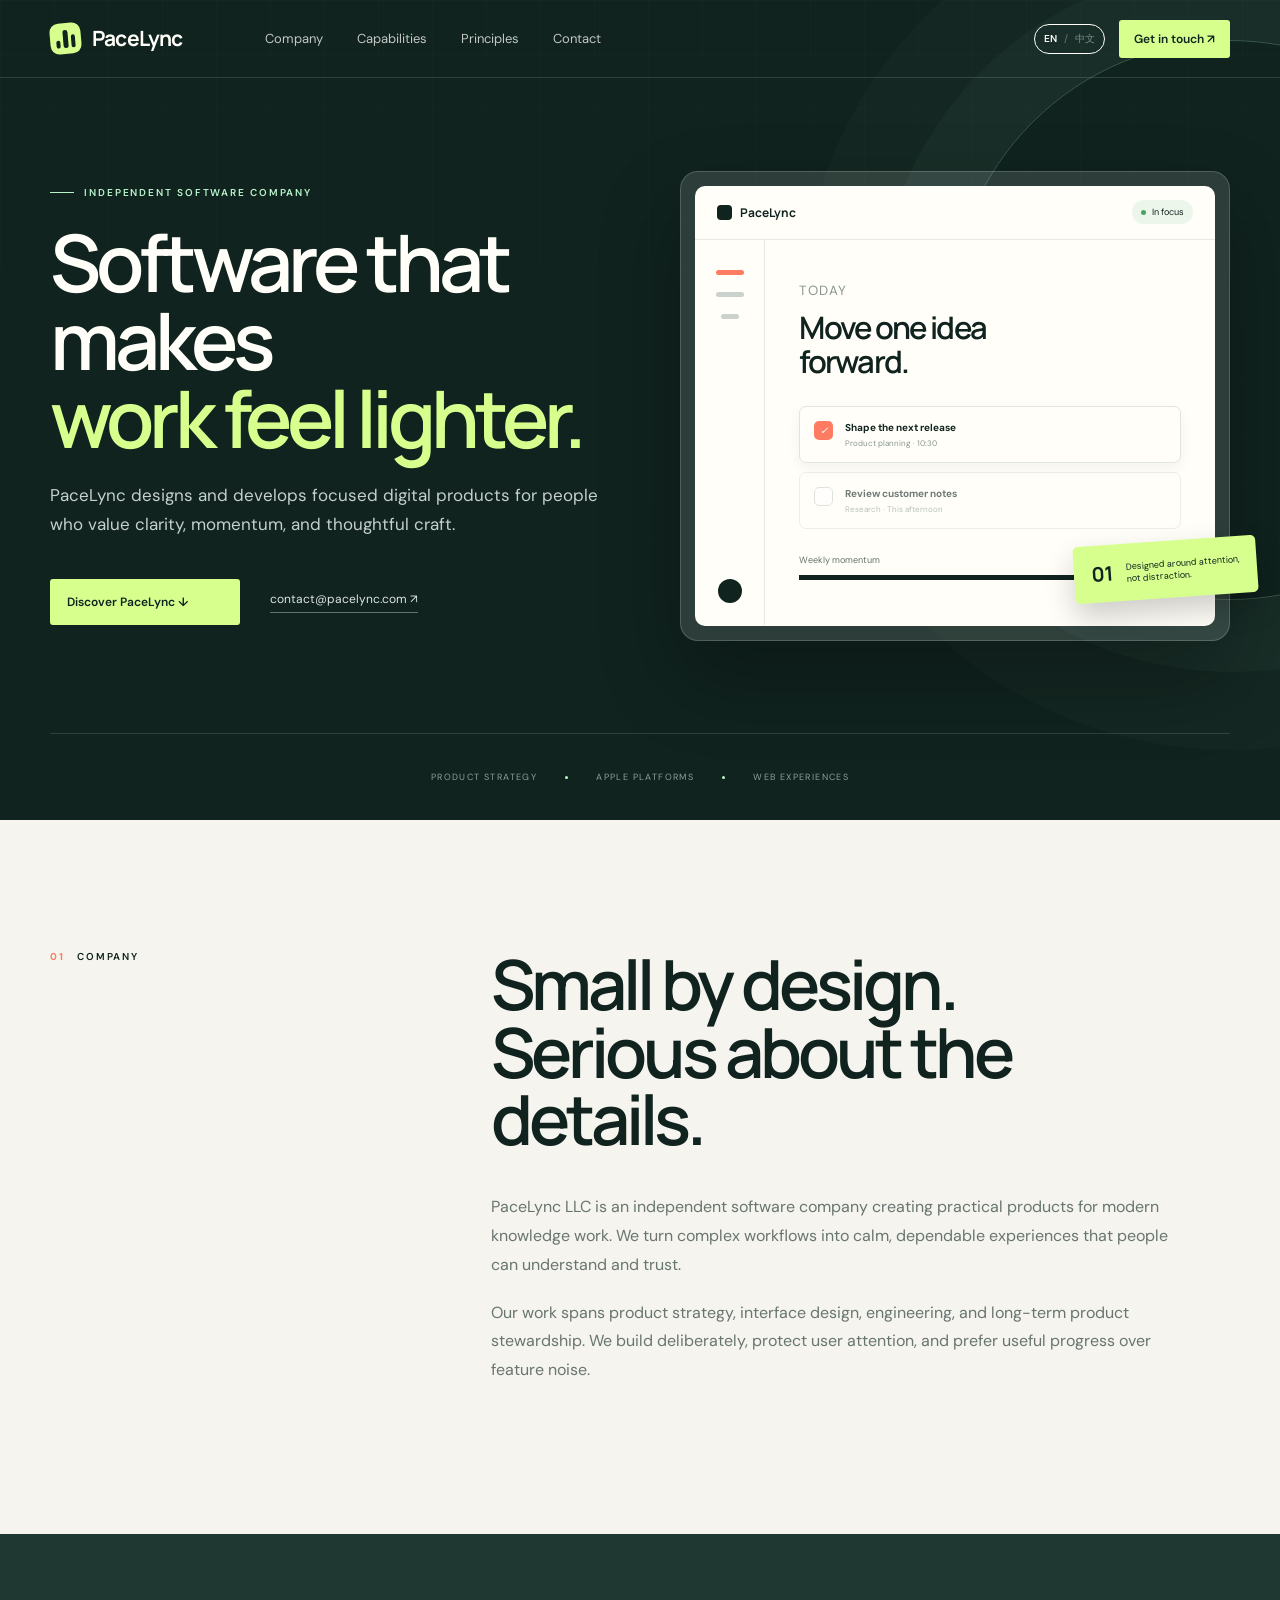
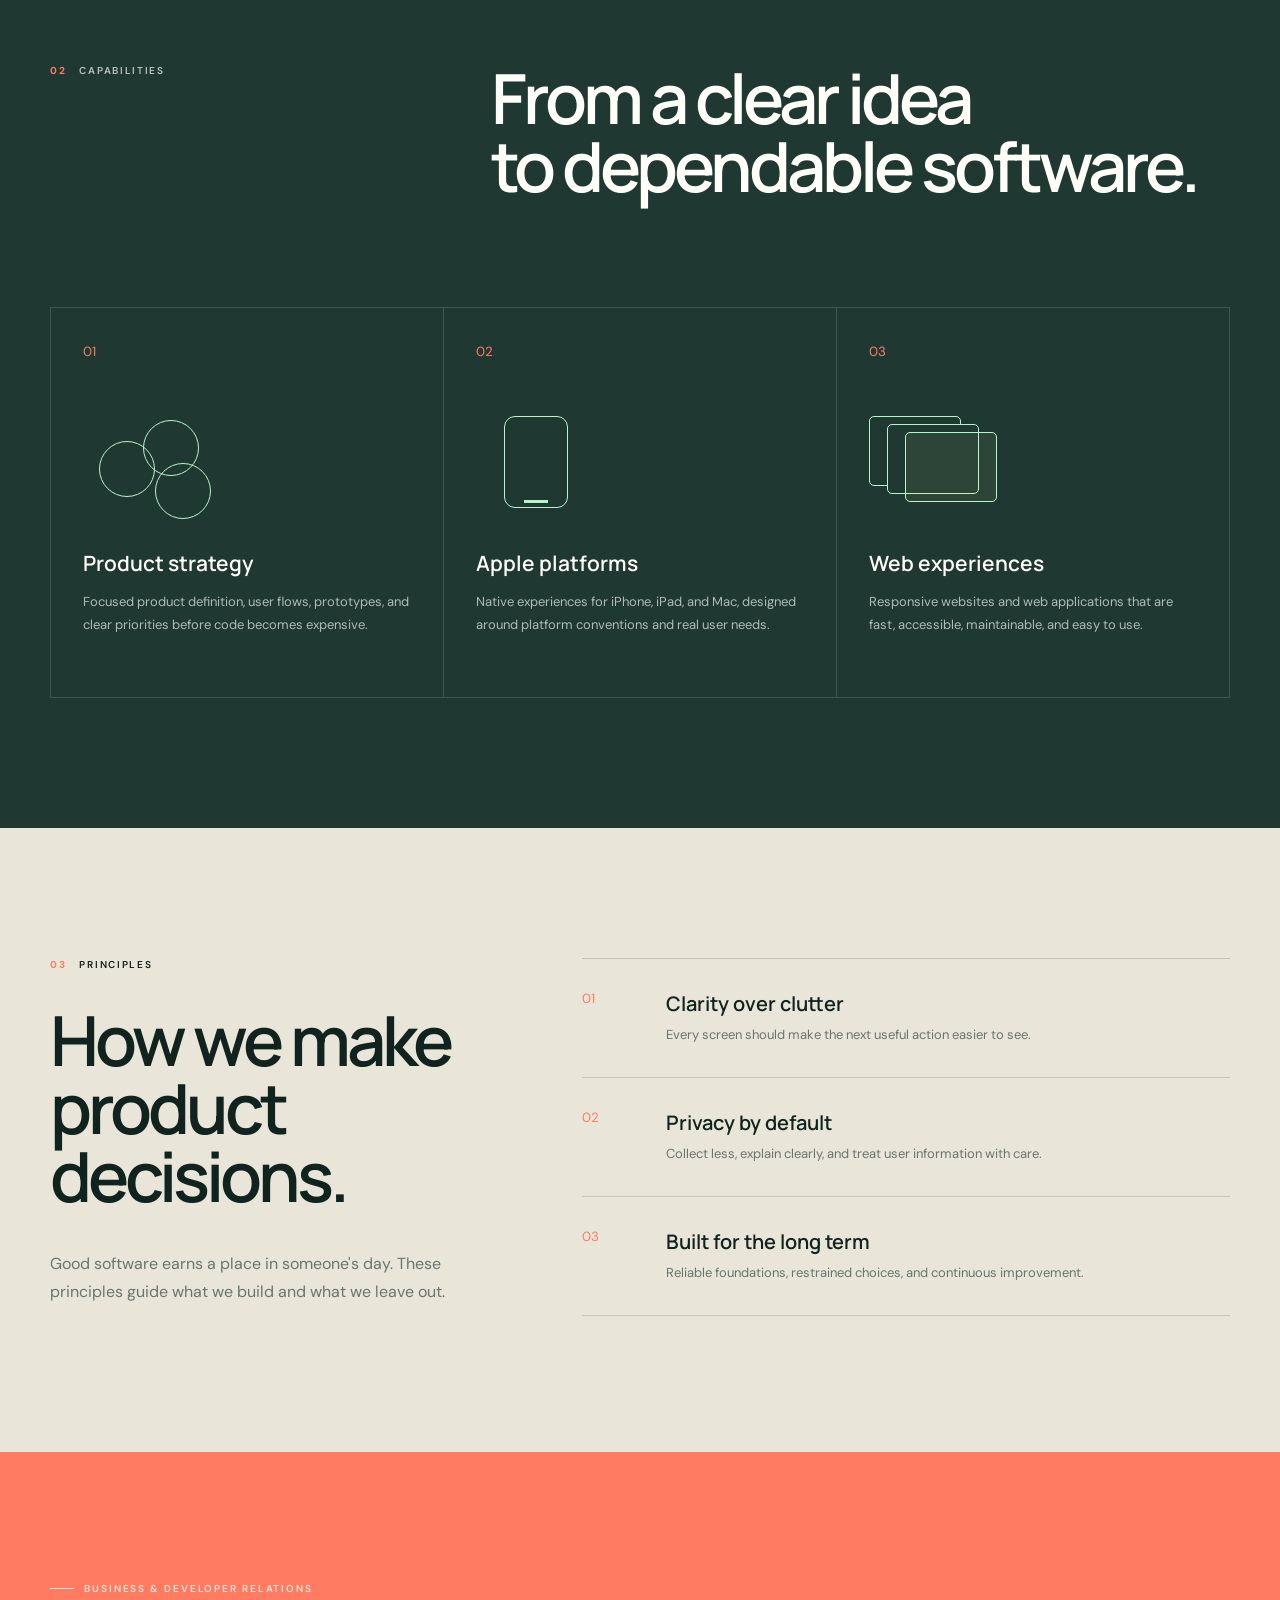
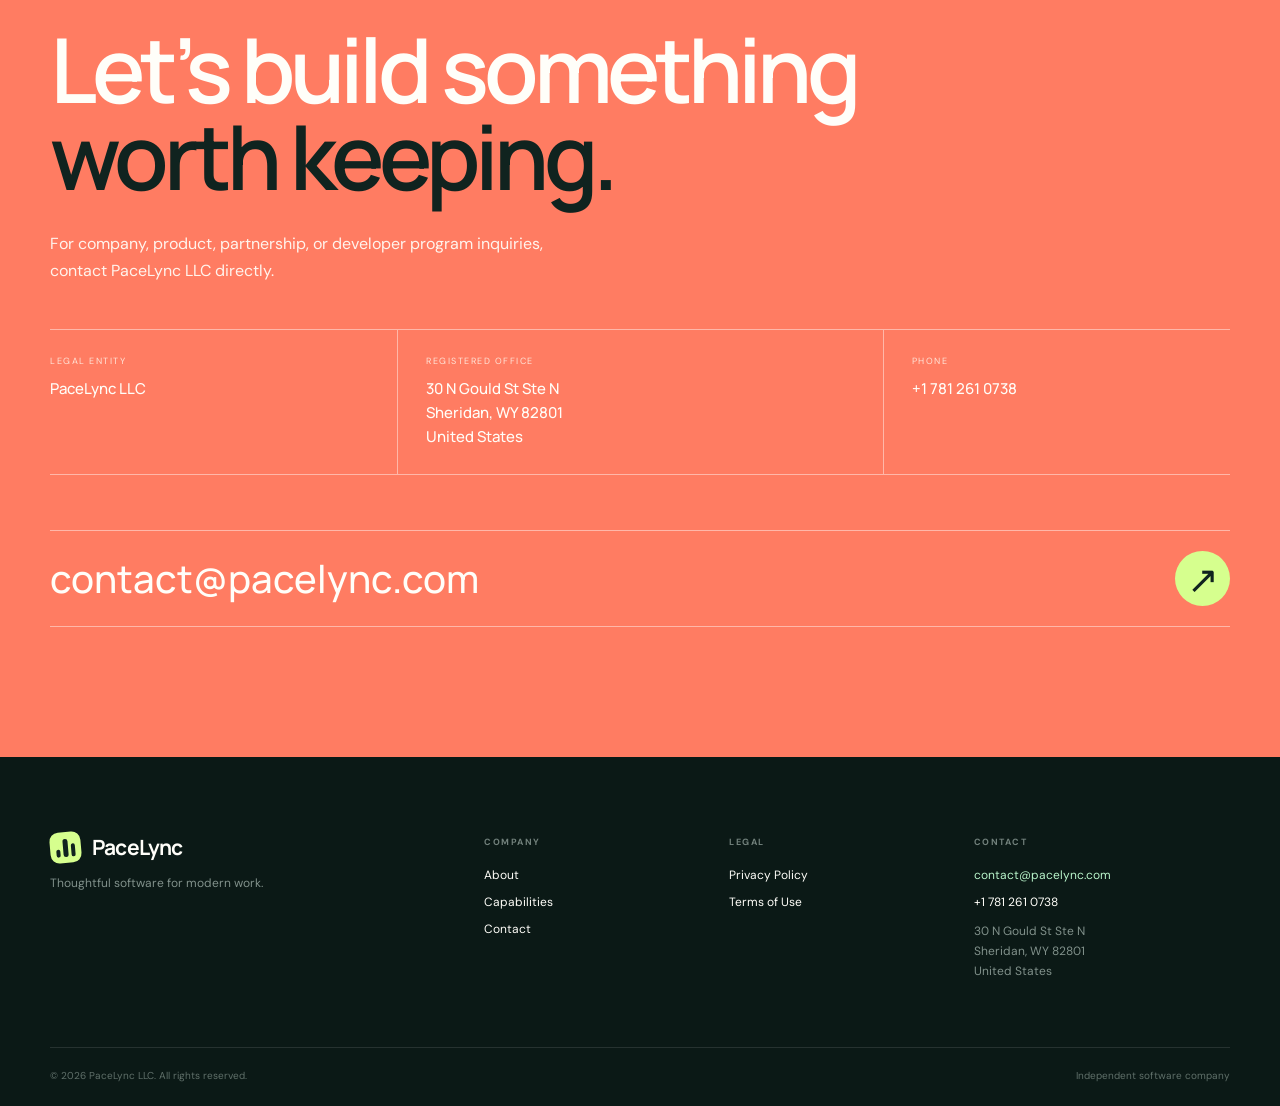
==== commit af7cc8e0: "Add PaceLync LLC company details" ====
--- a/index.html
+++ b/index.html
@@ -50,7 +50,7 @@
 
     <section class="section" id="company"><div class="shell split">
       <div class="label reveal"><b>01</b> Company</div>
-      <div class="section-copy reveal delay"><h2>Small by design.<br>Serious about the details.</h2><p>PaceLync is an independent software company creating practical products for modern knowledge work. We turn complex workflows into calm, dependable experiences that people can understand and trust.</p><p>Our work spans product strategy, interface design, engineering, and long-term product stewardship. We build deliberately, protect user attention, and prefer useful progress over feature noise.</p></div>
+      <div class="section-copy reveal delay"><h2>Small by design.<br>Serious about the details.</h2><p>PaceLync LLC is an independent software company creating practical products for modern knowledge work. We turn complex workflows into calm, dependable experiences that people can understand and trust.</p><p>Our work spans product strategy, interface design, engineering, and long-term product stewardship. We build deliberately, protect user attention, and prefer useful progress over feature noise.</p></div>
     </div></section>
 
     <section class="section capabilities" id="capabilities"><div class="shell">
@@ -71,10 +71,10 @@
       </div>
     </div></section>
 
-    <section class="contact" id="contact"><div class="shell reveal"><p class="eyebrow"><i></i> Business &amp; developer relations</p><h2>Let’s build something<br><em>worth keeping.</em></h2><p>For company, product, partnership, or developer program inquiries, contact PaceLync directly.</p><a class="contact-link" href="mailto:contact@pacelync.com"><span>contact@pacelync.com</span><i>↗</i></a></div></section>
+    <section class="contact" id="contact"><div class="shell reveal"><p class="eyebrow"><i></i> Business &amp; developer relations</p><h2>Let’s build something<br><em>worth keeping.</em></h2><p>For company, product, partnership, or developer program inquiries, contact PaceLync LLC directly.</p><div class="company-details"><div><small>Legal entity</small><strong>PaceLync LLC</strong></div><div><small>Registered office</small><address>30 N Gould St Ste N<br>Sheridan, WY 82801<br>United States</address></div><div><small>Phone</small><a href="tel:+17812610738">+1 781 261 0738</a></div></div><a class="contact-link" href="mailto:contact@pacelync.com"><span>contact@pacelync.com</span><i>↗</i></a></div></section>
   </main>
 
-  <footer><div class="shell footer-grid"><div><a class="brand" href="index.html"><span class="brand-icon"><i></i><i></i><i></i></span>PaceLync</a><p>Thoughtful software for modern work.</p></div><div><h3>Company</h3><a href="#company">About</a><a href="#capabilities">Capabilities</a><a href="#contact">Contact</a></div><div><h3>Legal</h3><a href="privacy.html">Privacy Policy</a><a href="terms.html">Terms of Use</a></div><div><h3>Contact</h3><a class="green" href="mailto:contact@pacelync.com">contact@pacelync.com</a></div></div><div class="shell footer-bottom"><span>© <span data-year></span> PaceLync. All rights reserved.</span><span>Independent software company</span></div></footer>
+  <footer><div class="shell footer-grid"><div><a class="brand" href="index.html"><span class="brand-icon"><i></i><i></i><i></i></span>PaceLync</a><p>Thoughtful software for modern work.</p></div><div><h3>Company</h3><a href="#company">About</a><a href="#capabilities">Capabilities</a><a href="#contact">Contact</a></div><div><h3>Legal</h3><a href="privacy.html">Privacy Policy</a><a href="terms.html">Terms of Use</a></div><div><h3>Contact</h3><a class="green" href="mailto:contact@pacelync.com">contact@pacelync.com</a><a href="tel:+17812610738">+1 781 261 0738</a><address>30 N Gould St Ste N<br>Sheridan, WY 82801<br>United States</address></div></div><div class="shell footer-bottom"><span>© 2026 PaceLync LLC. All rights reserved.</span><span>Independent software company</span></div></footer>
   <script src="assets/site.js"></script>
 </body>
 </html>
--- a/assets/site.css
+++ b/assets/site.css
@@ -7,8 +7,9 @@
 .section{padding:130px 0}.split{display:grid;grid-template-columns:.68fr 1.32fr;gap:60px}.label{display:flex;gap:13px;text-transform:uppercase;letter-spacing:1.7px;font-size:10px;font-weight:600}.label b,.card>small,.principle-list small{color:var(--coral)}.section-copy h2,.section-title h2,.principles-copy h2{margin:0 0 40px;font-size:clamp(42px,5.4vw,70px);letter-spacing:-4px}.section-copy p{max-width:700px;margin:0 0 19px;color:var(--muted);font-size:16px;line-height:1.8}.capabilities{color:var(--white);background:var(--soft)}.section-title{margin-bottom:68px}.label.pale{color:#b8c5c0}.cards{display:grid;grid-template-columns:repeat(3,1fr);border-top:1px solid #ffffff26;border-left:1px solid #ffffff26}.card{min-height:390px;padding:32px;border-right:1px solid #ffffff26;border-bottom:1px solid #ffffff26;transition:.25s}.card:hover{background:#ffffff0b;transform:translateY(-5px)}.shape{height:105px;margin:55px 0 28px;position:relative}.circles i{position:absolute;width:56px;height:56px;border:1px solid var(--mint);border-radius:50%}.circles i:nth-child(1){left:16px;top:25px}.circles i:nth-child(2){left:60px;top:4px}.circles i:nth-child(3){left:72px;top:47px}.phone i{position:absolute;width:64px;height:92px;left:28px;border:1px solid var(--mint);border-radius:11px}.phone b{position:absolute;width:24px;height:3px;left:48px;bottom:18px;background:var(--mint)}.windows i{position:absolute;width:92px;height:70px;border:1px solid var(--mint);border-radius:5px}.windows i:nth-child(2){left:18px;top:8px;background:var(--soft)}.windows i:nth-child(3){left:36px;top:16px;background:#d6ff8e10}.card h3{margin:0 0 14px;font:600 21px 'Manrope'}.card p{margin:0;color:#aebcb7;font-size:13px;line-height:1.7}.principles{background:var(--cream)}.principles-grid{display:grid;grid-template-columns:.8fr 1.2fr;gap:100px}.principles-copy h2{margin-top:35px}.principles-copy>p{max-width:410px;color:var(--muted);line-height:1.75}.principle-list{border-top:1px solid var(--line)}.principle-list article{display:grid;grid-template-columns:60px 1fr;gap:24px;padding:31px 0;border-bottom:1px solid var(--line)}.principle-list h3{margin:0 0 8px;font:600 20px 'Manrope'}.principle-list p{margin:0;color:var(--muted);font-size:13px;line-height:1.6}
 .contact{padding:130px 0;color:var(--white);background:var(--coral)}.contact .eyebrow{color:#ffe4d8}.contact h2{max-width:900px;margin:30px 0;font-size:clamp(54px,7vw,94px)}.contact h2 em{color:var(--ink)}.contact>.shell>p:not(.eyebrow){max-width:540px;color:#fff4ed;line-height:1.7}.contact-link{margin-top:55px;padding:20px 0;display:flex;align-items:center;justify-content:space-between;border-block:1px solid #ffffff73;font:500 clamp(22px,3vw,40px) 'Manrope'}.contact-link i{width:55px;height:55px;display:grid;place-items:center;color:var(--ink);background:var(--lime);border-radius:50%;font-style:normal;transition:.2s}.contact-link:hover i{transform:rotate(45deg)}footer{padding:75px 0 24px;color:var(--white);background:#0b1916}.footer-grid{display:grid;grid-template-columns:2fr 1fr 1fr 1.35fr;gap:55px}.footer-grid p{color:#81918b;font-size:12px}.footer-grid>div:not(:first-child){display:flex;flex-direction:column;gap:11px;font-size:12px}.footer-grid h3{margin:4px 0 8px;color:#72817c;text-transform:uppercase;letter-spacing:1.5px;font-size:9px}.green{color:var(--mint)}.footer-bottom{margin-top:65px;padding-top:21px;display:flex;justify-content:space-between;color:#60706a;border-top:1px solid #ffffff1c;font-size:10px}
 .legal-page{background:var(--paper)}.legal-main{min-height:75vh}.legal-hero{padding:180px 0 80px;border-bottom:1px solid var(--line)}.legal-hero .eyebrow{color:var(--coral)}.legal-hero h1{margin-bottom:16px;font-size:clamp(52px,7vw,88px)}.legal-hero p{color:var(--muted)}.legal-content{width:min(760px,calc(100% - 48px));margin:auto;padding:80px 0 120px}.legal-content h2{margin:48px 0 14px;font:600 24px 'Manrope'}.legal-content p,.legal-content li{color:#53615c;font-size:15px;line-height:1.8}.legal-content a{text-decoration:underline}.reveal{opacity:0;transform:translateY(22px);transition:.7s}.reveal.visible{opacity:1;transform:none}.delay{transition-delay:.12s}.delay-two{transition-delay:.24s}
+.company-details{margin-top:44px;display:grid;grid-template-columns:1fr 1.4fr 1fr;border-block:1px solid #ffffff73}.company-details>div{padding:25px 28px 25px 0}.company-details>div+div{padding-left:28px;border-left:1px solid #ffffff73}.company-details small{display:block;margin-bottom:10px;color:#ffe4d8;text-transform:uppercase;letter-spacing:1.5px;font-size:9px}.company-details strong,.company-details address,.company-details a{color:var(--white);font:500 15px/1.6 'Manrope';font-style:normal}.footer-grid address{color:#81918b;font-style:normal;line-height:1.7}
 @media(max-width:900px){:root{--shell:min(100% - 36px,1180px)}.nav,.header-cta{display:none}.menu-button{margin-left:auto;width:38px;display:flex;flex-direction:column;gap:5px;border:0;background:0;color:inherit}.menu-button i{width:22px;height:1px;background:currentColor}.menu-button span{position:absolute;clip:rect(0,0,0,0)}.mobile-nav{position:absolute;top:78px;inset-inline:0;padding:18px;display:none;flex-direction:column;color:var(--ink);background:var(--paper)}.mobile-nav.open{display:flex}.mobile-nav a{padding:14px 6px;border-bottom:1px solid var(--line)}.hero-layout{padding:90px 0 80px;grid-template-columns:1fr;gap:80px}.product{width:min(570px,94%);margin:auto}.split,.principles-grid{grid-template-columns:1fr;gap:38px}.cards{grid-template-columns:1fr}.card{min-height:325px}.shape{margin-top:35px}.footer-grid{grid-template-columns:1.6fr 1fr 1fr}.footer-grid>div:last-child{grid-column:1/-1}}
-@media(max-width:620px){.header{height:68px}.mobile-nav{top:68px}.hero-layout{padding:72px 0 60px}.hero h1,.section-copy h2,.section-title h2,.principles-copy h2,.contact h2,.legal-hero h1{letter-spacing:-2.8px}.hero h1{font-size:51px}.actions{align-items:flex-start;flex-direction:column}.product{width:100%;min-height:400px;padding:9px}.product:before{inset:9px}.app-body{grid-template-columns:48px 1fr;min-height:330px}.app-main{padding:29px 20px}.app-main h2{font-size:25px}.note{right:-8px;bottom:22px}.hero-foot{gap:10px;text-align:center}.section{padding:90px 0}.section-copy h2,.section-title h2,.principles-copy h2{font-size:42px}.principle-list article{grid-template-columns:38px 1fr}.contact{padding:95px 0}.contact-link{font-size:18px}.contact-link i{width:44px;height:44px}.footer-grid{grid-template-columns:1fr 1fr}.footer-grid>div:first-child,.footer-grid>div:last-child{grid-column:1/-1}.footer-bottom{gap:10px;flex-direction:column}.legal-hero{padding:135px 0 60px}.legal-content{padding:55px 0 90px}}
+@media(max-width:620px){.header{height:68px}.mobile-nav{top:68px}.hero-layout{padding:72px 0 60px}.hero h1,.section-copy h2,.section-title h2,.principles-copy h2,.contact h2,.legal-hero h1{letter-spacing:-2.8px}.hero h1{font-size:51px}.actions{align-items:flex-start;flex-direction:column}.product{width:100%;min-height:400px;padding:9px}.product:before{inset:9px}.app-body{grid-template-columns:48px 1fr;min-height:330px}.app-main{padding:29px 20px}.app-main h2{font-size:25px}.note{right:-8px;bottom:22px}.hero-foot{gap:10px;text-align:center}.section{padding:90px 0}.section-copy h2,.section-title h2,.principles-copy h2{font-size:42px}.principle-list article{grid-template-columns:38px 1fr}.contact{padding:95px 0}.company-details{grid-template-columns:1fr}.company-details>div{padding:20px 0}.company-details>div+div{padding-left:0;border-top:1px solid #ffffff73;border-left:0}.contact-link{font-size:18px}.contact-link i{width:44px;height:44px}.footer-grid{grid-template-columns:1fr 1fr}.footer-grid>div:first-child,.footer-grid>div:last-child{grid-column:1/-1}.footer-bottom{gap:10px;flex-direction:column}.legal-hero{padding:135px 0 60px}.legal-content{padding:55px 0 90px}}
 @media(prefers-reduced-motion:reduce){html{scroll-behavior:auto}.reveal{opacity:1;transform:none}*{transition-duration:.01ms!important}}
 
 /* Language control */
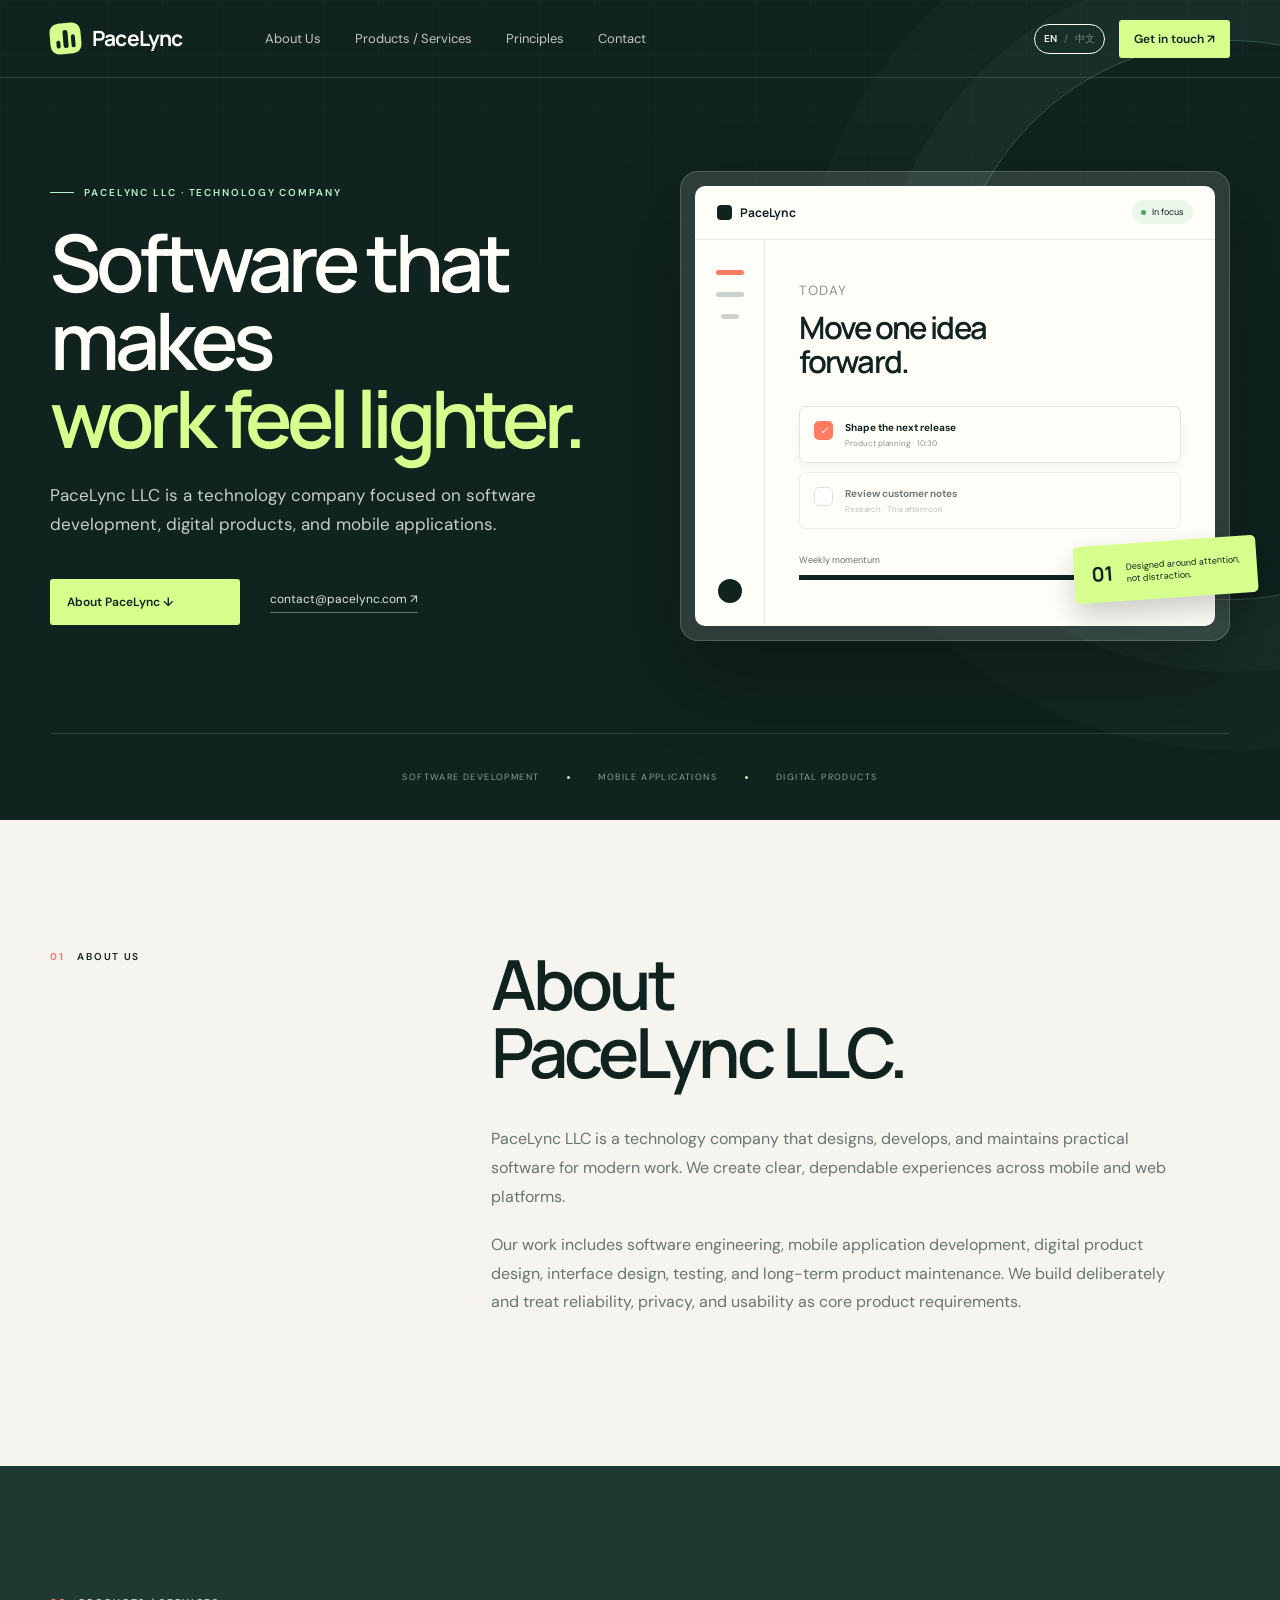
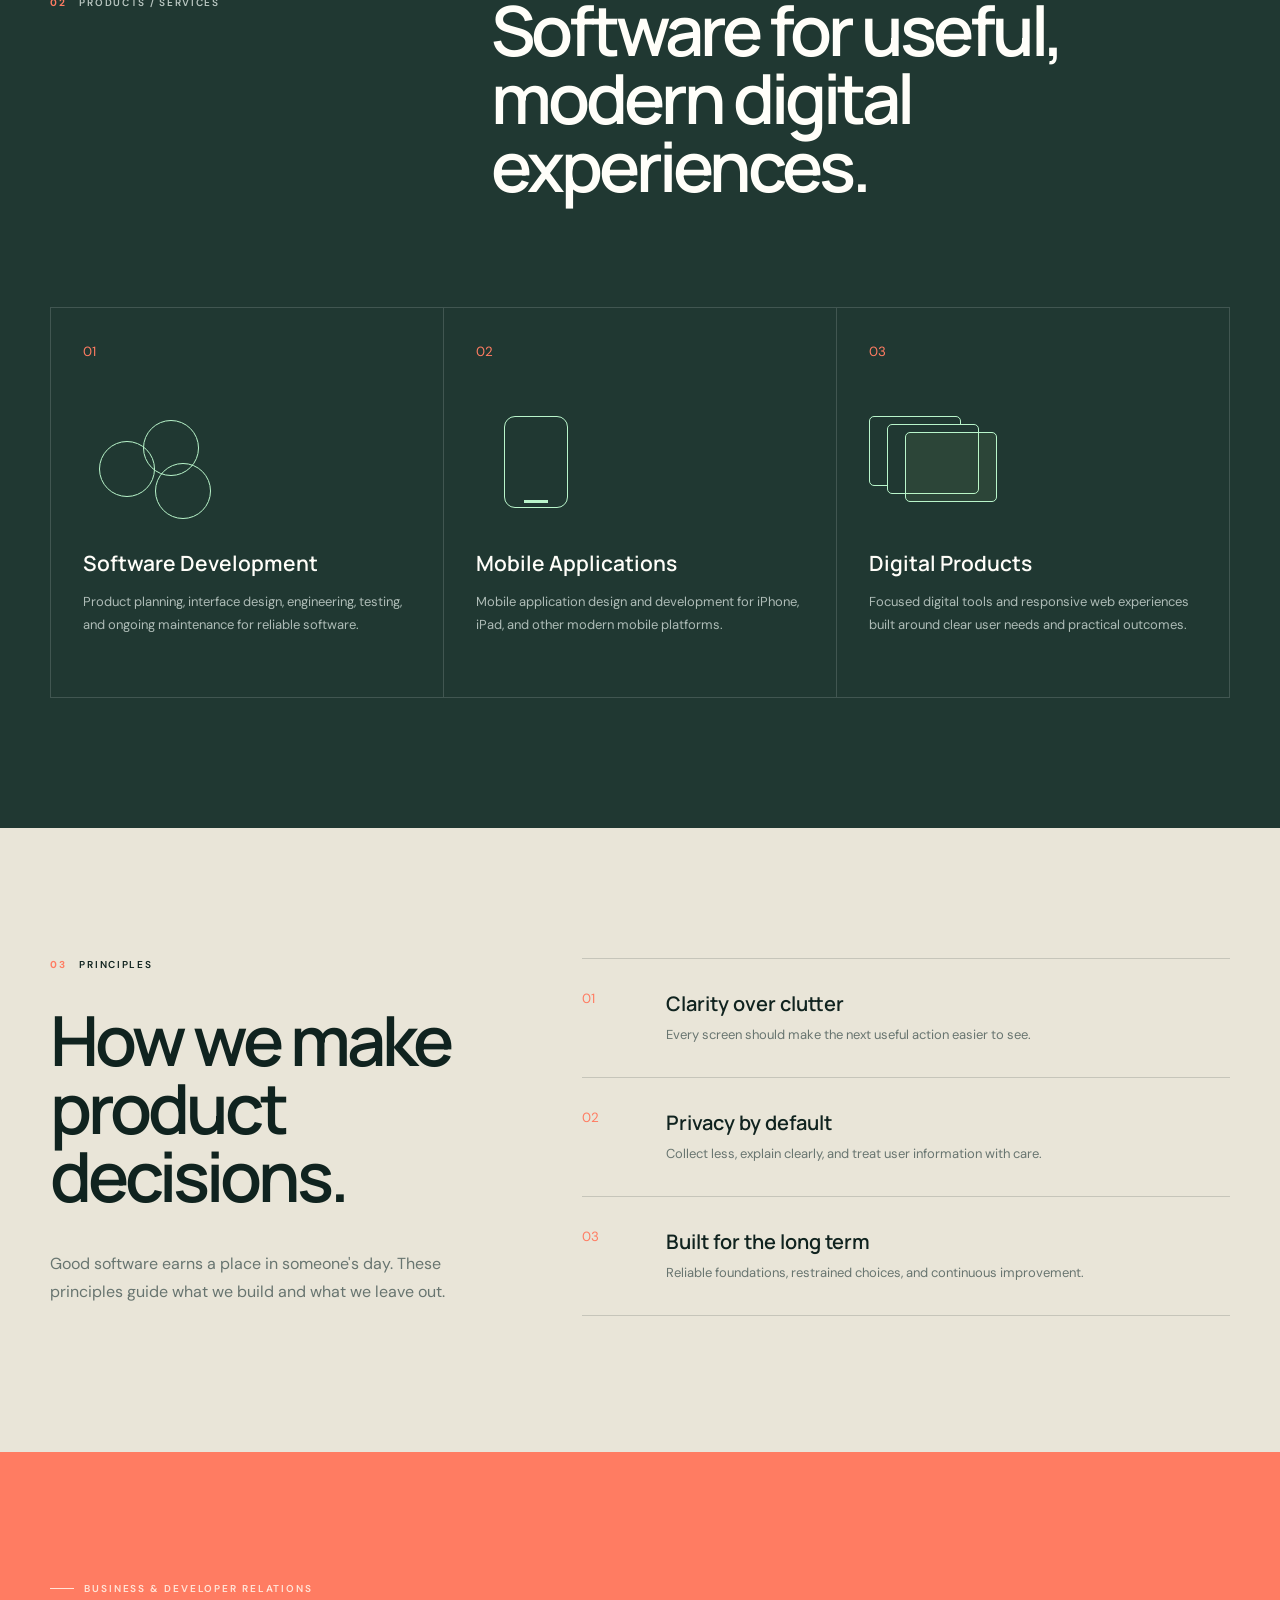
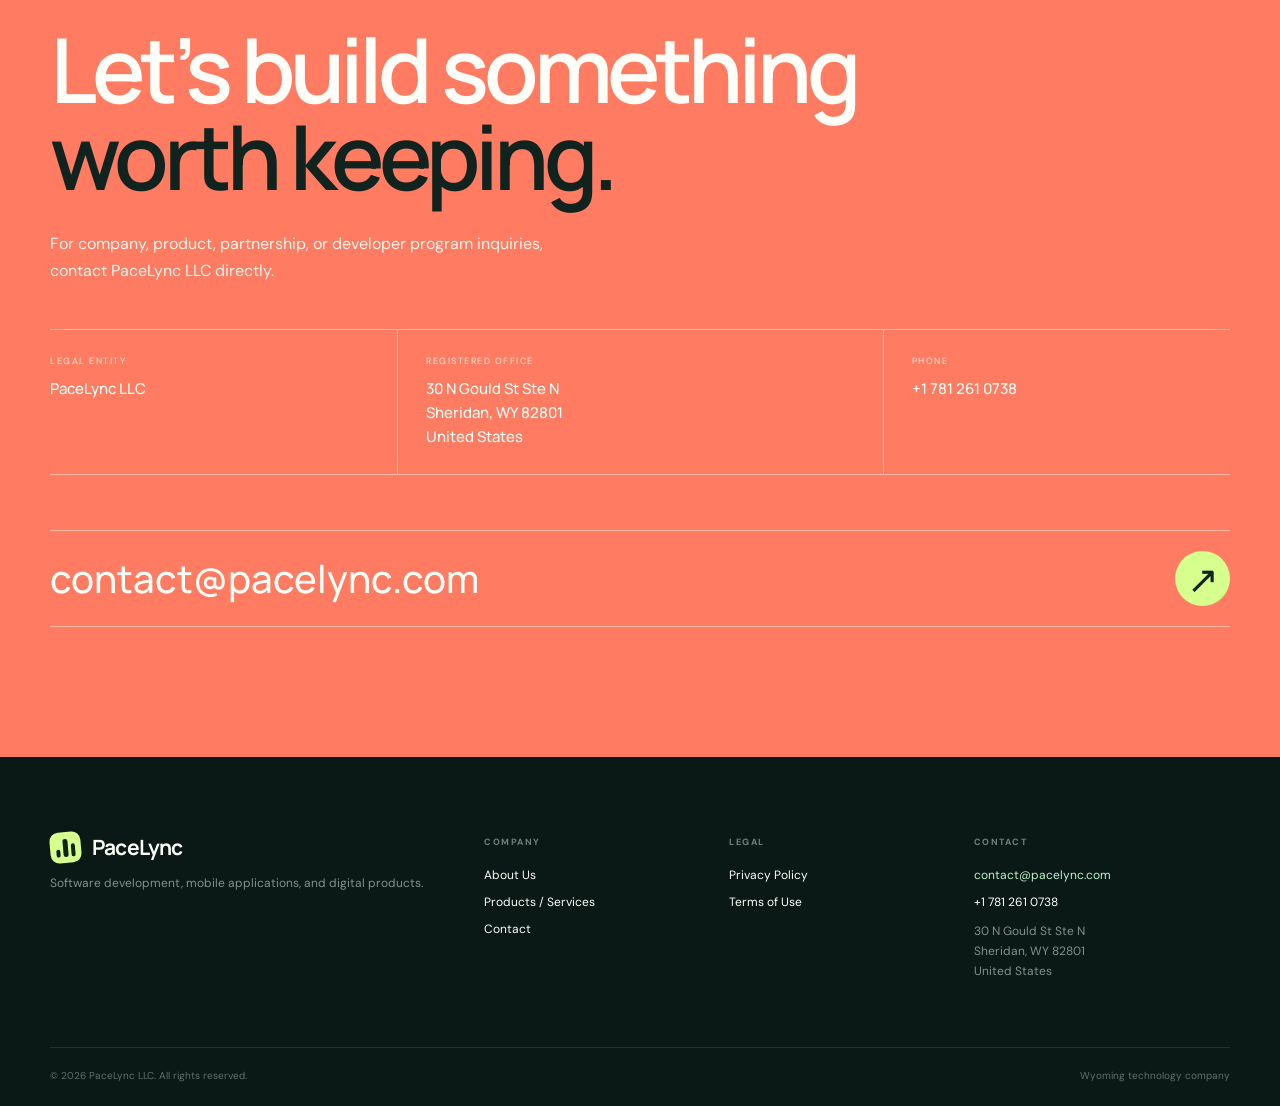
==== commit 0c335ac5: "Clarify PaceLync company and services" ====
--- a/index.html
+++ b/index.html
@@ -3,9 +3,9 @@
 <head>
   <meta charset="utf-8">
   <meta name="viewport" content="width=device-width, initial-scale=1">
-  <meta name="description" content="PaceLync is an independent software company building focused, reliable tools for modern work.">
+  <meta name="description" content="PaceLync LLC is a technology company focused on software development, digital products, and mobile applications.">
   <meta name="theme-color" content="#10231f">
-  <title>PaceLync | Thoughtful software for modern work</title>
+  <title>PaceLync LLC | Software Development &amp; Digital Products</title>
   <link rel="icon" href="assets/favicon.svg" type="image/svg+xml">
   <link rel="stylesheet" href="assets/site.css">
 </head>
@@ -14,12 +14,12 @@
   <header class="header" data-header>
     <div class="shell header-inner">
       <a class="brand" href="index.html" aria-label="PaceLync home"><span class="brand-icon" aria-hidden="true"><i></i><i></i><i></i></span>PaceLync</a>
-      <nav class="nav" aria-label="Primary"><a href="#company">Company</a><a href="#capabilities">Capabilities</a><a href="#principles">Principles</a><a href="#contact">Contact</a></nav>
+      <nav class="nav" aria-label="Primary"><a href="#company">About Us</a><a href="#capabilities">Products / Services</a><a href="#principles">Principles</a><a href="#contact">Contact</a></nav>
       <button class="language-toggle" type="button" data-language-toggle aria-label="Switch language"><span class="active">EN</span><i>/</i><span>中文</span></button>
       <a class="header-cta" href="mailto:contact@pacelync.com">Get in touch ↗</a>
       <button class="menu-button" type="button" aria-expanded="false" aria-controls="mobile-menu" data-menu-button><i></i><i></i><i></i><span>Menu</span></button>
     </div>
-    <nav class="mobile-nav" id="mobile-menu" data-mobile-menu><a href="#company">Company</a><a href="#capabilities">Capabilities</a><a href="#principles">Principles</a><a href="#contact">Contact</a></nav>
+    <nav class="mobile-nav" id="mobile-menu" data-mobile-menu><a href="#company">About Us</a><a href="#capabilities">Products / Services</a><a href="#principles">Principles</a><a href="#contact">Contact</a></nav>
   </header>
 
   <main id="main">
@@ -27,10 +27,10 @@
       <div class="hero-grid"></div><div class="orbit"></div>
       <div class="shell hero-layout">
         <div class="reveal">
-          <p class="eyebrow"><i></i> Independent software company</p>
+          <p class="eyebrow"><i></i> PaceLync LLC · Technology company</p>
           <h1>Software that makes<br><em>work feel lighter.</em></h1>
-          <p class="lede">PaceLync designs and develops focused digital products for people who value clarity, momentum, and thoughtful craft.</p>
-          <div class="actions"><a class="button" href="#company">Discover PaceLync ↓</a><a class="email" href="mailto:contact@pacelync.com">contact@pacelync.com ↗</a></div>
+          <p class="lede">PaceLync LLC is a technology company focused on software development, digital products, and mobile applications.</p>
+          <div class="actions"><a class="button" href="#company">About PaceLync ↓</a><a class="email" href="mailto:contact@pacelync.com">contact@pacelync.com ↗</a></div>
         </div>
         <div class="product reveal delay">
           <div class="app-head"><b><i></i>PaceLync</b><span><i></i> In focus</span></div>
@@ -45,20 +45,20 @@
           <div class="note"><b>01</b><span>Designed around attention,<br>not distraction.</span></div>
         </div>
       </div>
-      <div class="shell hero-foot"><span>Product strategy</span><i></i><span>Apple platforms</span><i></i><span>Web experiences</span></div>
+      <div class="shell hero-foot"><span>Software development</span><i></i><span>Mobile applications</span><i></i><span>Digital products</span></div>
     </section>
 
     <section class="section" id="company"><div class="shell split">
-      <div class="label reveal"><b>01</b> Company</div>
-      <div class="section-copy reveal delay"><h2>Small by design.<br>Serious about the details.</h2><p>PaceLync LLC is an independent software company creating practical products for modern knowledge work. We turn complex workflows into calm, dependable experiences that people can understand and trust.</p><p>Our work spans product strategy, interface design, engineering, and long-term product stewardship. We build deliberately, protect user attention, and prefer useful progress over feature noise.</p></div>
+      <div class="label reveal"><b>01</b> About Us</div>
+      <div class="section-copy reveal delay"><h2>About<br>PaceLync LLC.</h2><p>PaceLync LLC is a technology company that designs, develops, and maintains practical software for modern work. We create clear, dependable experiences across mobile and web platforms.</p><p>Our work includes software engineering, mobile application development, digital product design, interface design, testing, and long-term product maintenance. We build deliberately and treat reliability, privacy, and usability as core product requirements.</p></div>
     </div></section>
 
     <section class="section capabilities" id="capabilities"><div class="shell">
-      <div class="split section-title reveal"><div class="label pale"><b>02</b> Capabilities</div><h2>From a clear idea<br>to dependable software.</h2></div>
+      <div class="split section-title reveal"><div class="label pale"><b>02</b> Products / Services</div><h2>Software for useful,<br>modern digital experiences.</h2></div>
       <div class="cards">
-        <article class="card reveal"><small>01</small><div class="shape circles"><i></i><i></i><i></i></div><h3>Product strategy</h3><p>Focused product definition, user flows, prototypes, and clear priorities before code becomes expensive.</p></article>
-        <article class="card reveal delay"><small>02</small><div class="shape phone"><i></i><b></b></div><h3>Apple platforms</h3><p>Native experiences for iPhone, iPad, and Mac, designed around platform conventions and real user needs.</p></article>
-        <article class="card reveal delay-two"><small>03</small><div class="shape windows"><i></i><i></i><i></i></div><h3>Web experiences</h3><p>Responsive websites and web applications that are fast, accessible, maintainable, and easy to use.</p></article>
+        <article class="card reveal"><small>01</small><div class="shape circles"><i></i><i></i><i></i></div><h3>Software Development</h3><p>Product planning, interface design, engineering, testing, and ongoing maintenance for reliable software.</p></article>
+        <article class="card reveal delay"><small>02</small><div class="shape phone"><i></i><b></b></div><h3>Mobile Applications</h3><p>Mobile application design and development for iPhone, iPad, and other modern mobile platforms.</p></article>
+        <article class="card reveal delay-two"><small>03</small><div class="shape windows"><i></i><i></i><i></i></div><h3>Digital Products</h3><p>Focused digital tools and responsive web experiences built around clear user needs and practical outcomes.</p></article>
       </div>
     </div></section>
 
@@ -74,7 +74,7 @@
     <section class="contact" id="contact"><div class="shell reveal"><p class="eyebrow"><i></i> Business &amp; developer relations</p><h2>Let’s build something<br><em>worth keeping.</em></h2><p>For company, product, partnership, or developer program inquiries, contact PaceLync LLC directly.</p><div class="company-details"><div><small>Legal entity</small><strong>PaceLync LLC</strong></div><div><small>Registered office</small><address>30 N Gould St Ste N<br>Sheridan, WY 82801<br>United States</address></div><div><small>Phone</small><a href="tel:+17812610738">+1 781 261 0738</a></div></div><a class="contact-link" href="mailto:contact@pacelync.com"><span>contact@pacelync.com</span><i>↗</i></a></div></section>
   </main>
 
-  <footer><div class="shell footer-grid"><div><a class="brand" href="index.html"><span class="brand-icon"><i></i><i></i><i></i></span>PaceLync</a><p>Thoughtful software for modern work.</p></div><div><h3>Company</h3><a href="#company">About</a><a href="#capabilities">Capabilities</a><a href="#contact">Contact</a></div><div><h3>Legal</h3><a href="privacy.html">Privacy Policy</a><a href="terms.html">Terms of Use</a></div><div><h3>Contact</h3><a class="green" href="mailto:contact@pacelync.com">contact@pacelync.com</a><a href="tel:+17812610738">+1 781 261 0738</a><address>30 N Gould St Ste N<br>Sheridan, WY 82801<br>United States</address></div></div><div class="shell footer-bottom"><span>© 2026 PaceLync LLC. All rights reserved.</span><span>Independent software company</span></div></footer>
+  <footer><div class="shell footer-grid"><div><a class="brand" href="index.html"><span class="brand-icon"><i></i><i></i><i></i></span>PaceLync</a><p>Software development, mobile applications, and digital products.</p></div><div><h3>Company</h3><a href="#company">About Us</a><a href="#capabilities">Products / Services</a><a href="#contact">Contact</a></div><div><h3>Legal</h3><a href="privacy.html">Privacy Policy</a><a href="terms.html">Terms of Use</a></div><div><h3>Contact</h3><a class="green" href="mailto:contact@pacelync.com">contact@pacelync.com</a><a href="tel:+17812610738">+1 781 261 0738</a><address>30 N Gould St Ste N<br>Sheridan, WY 82801<br>United States</address></div></div><div class="shell footer-bottom"><span>© 2026 PaceLync LLC. All rights reserved.</span><span>Wyoming technology company</span></div></footer>
   <script src="assets/site.js"></script>
 </body>
 </html>
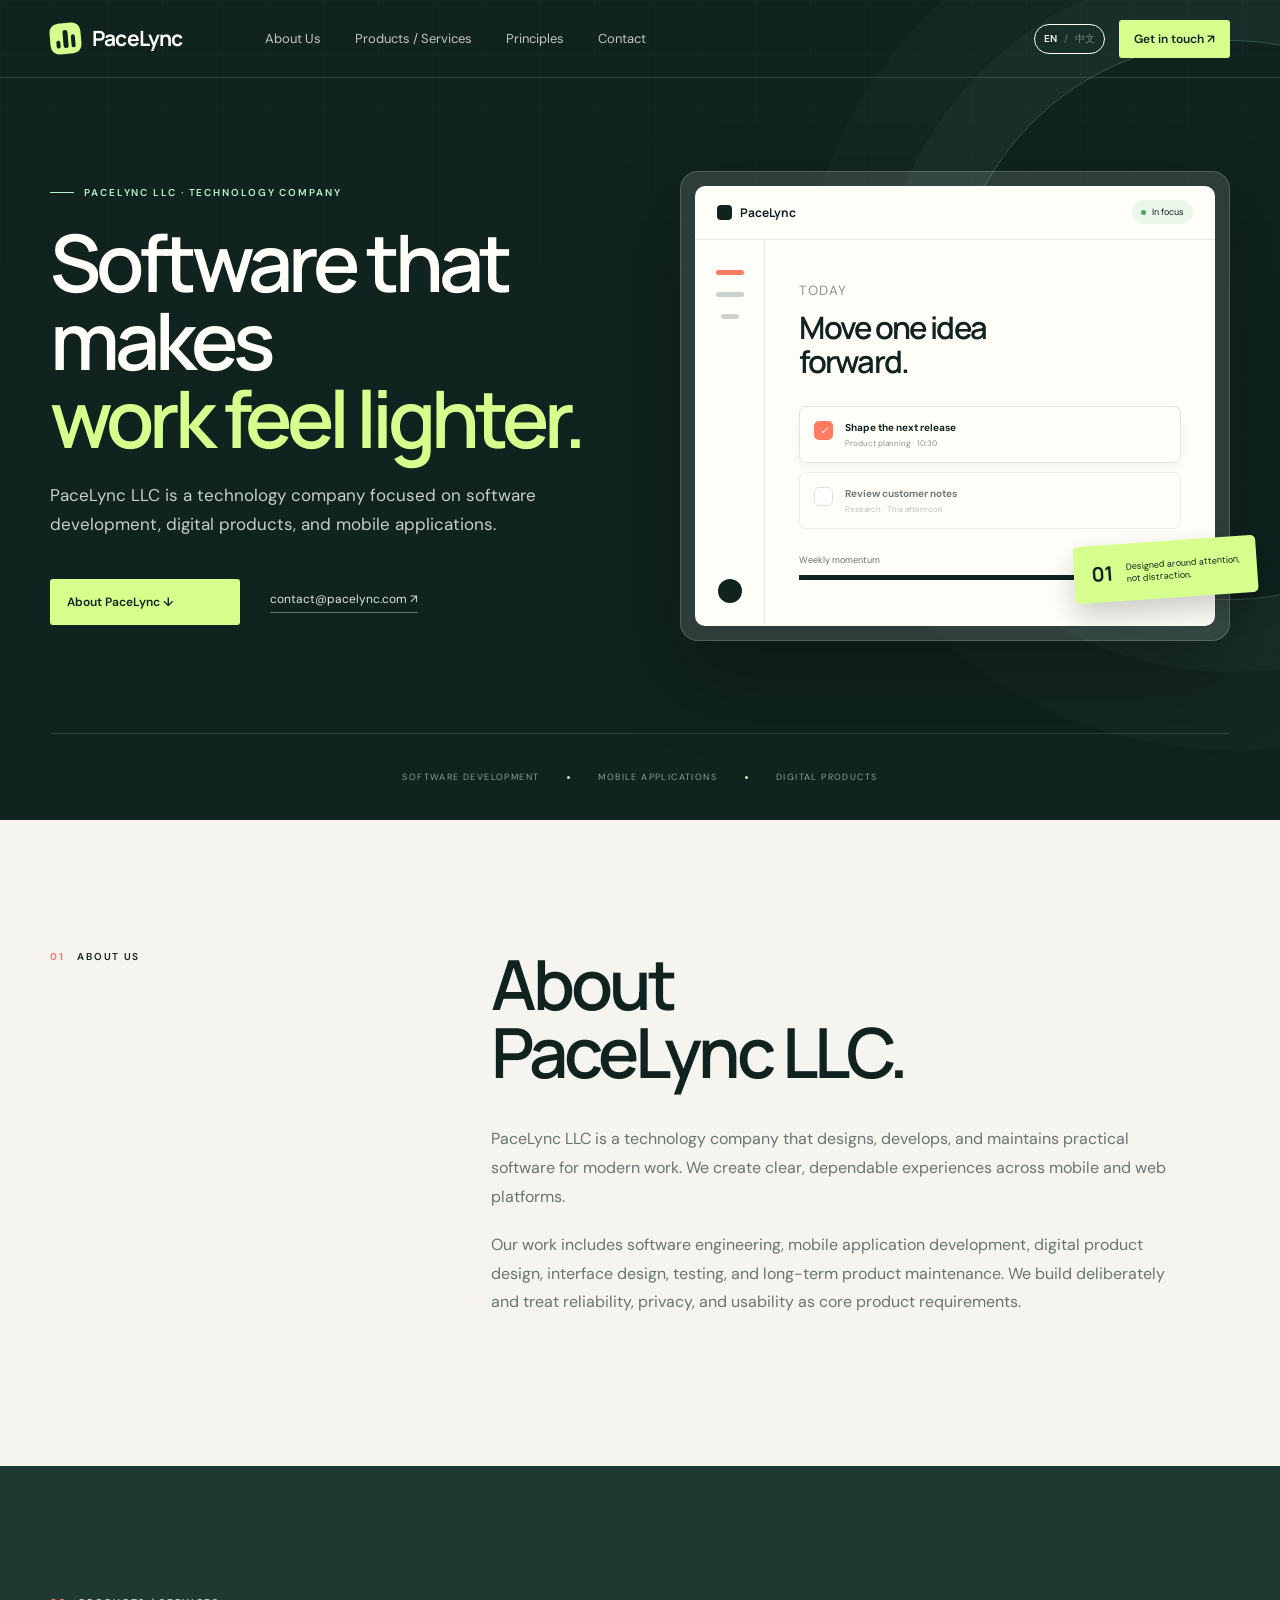
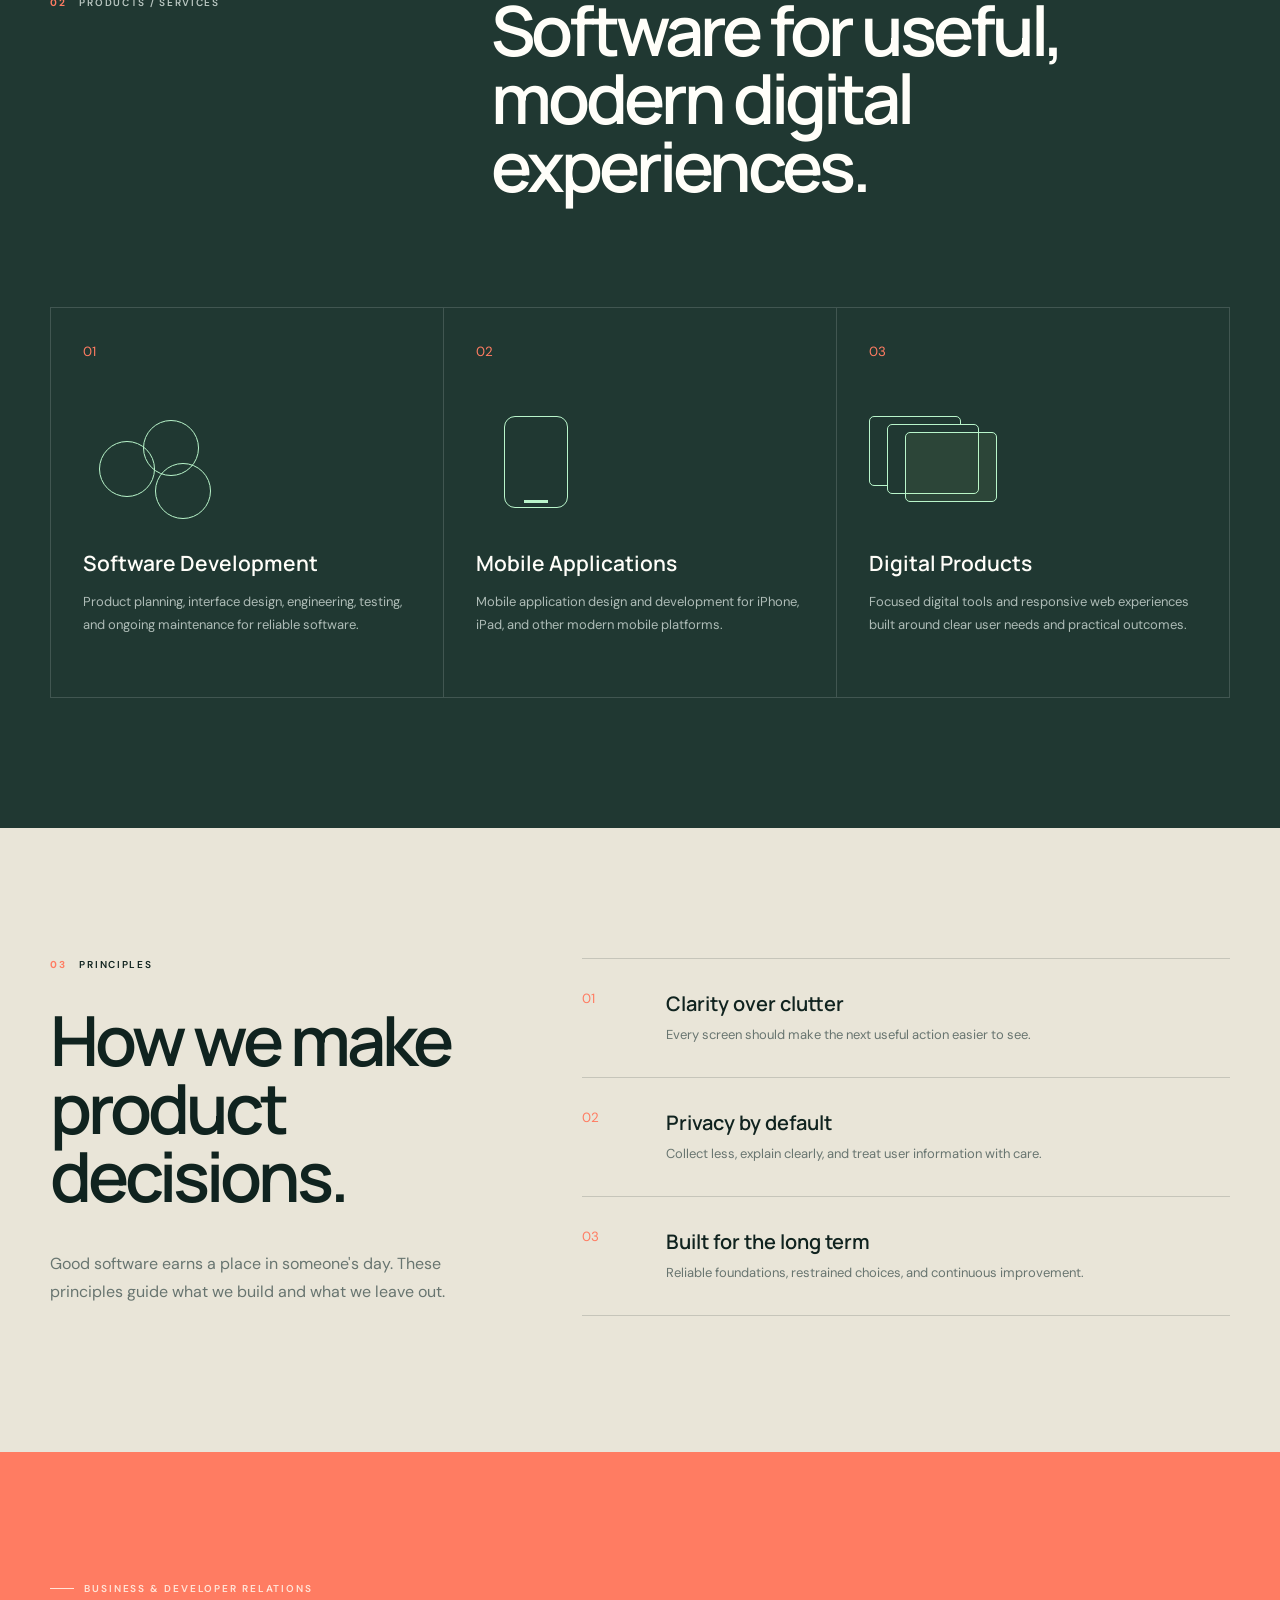
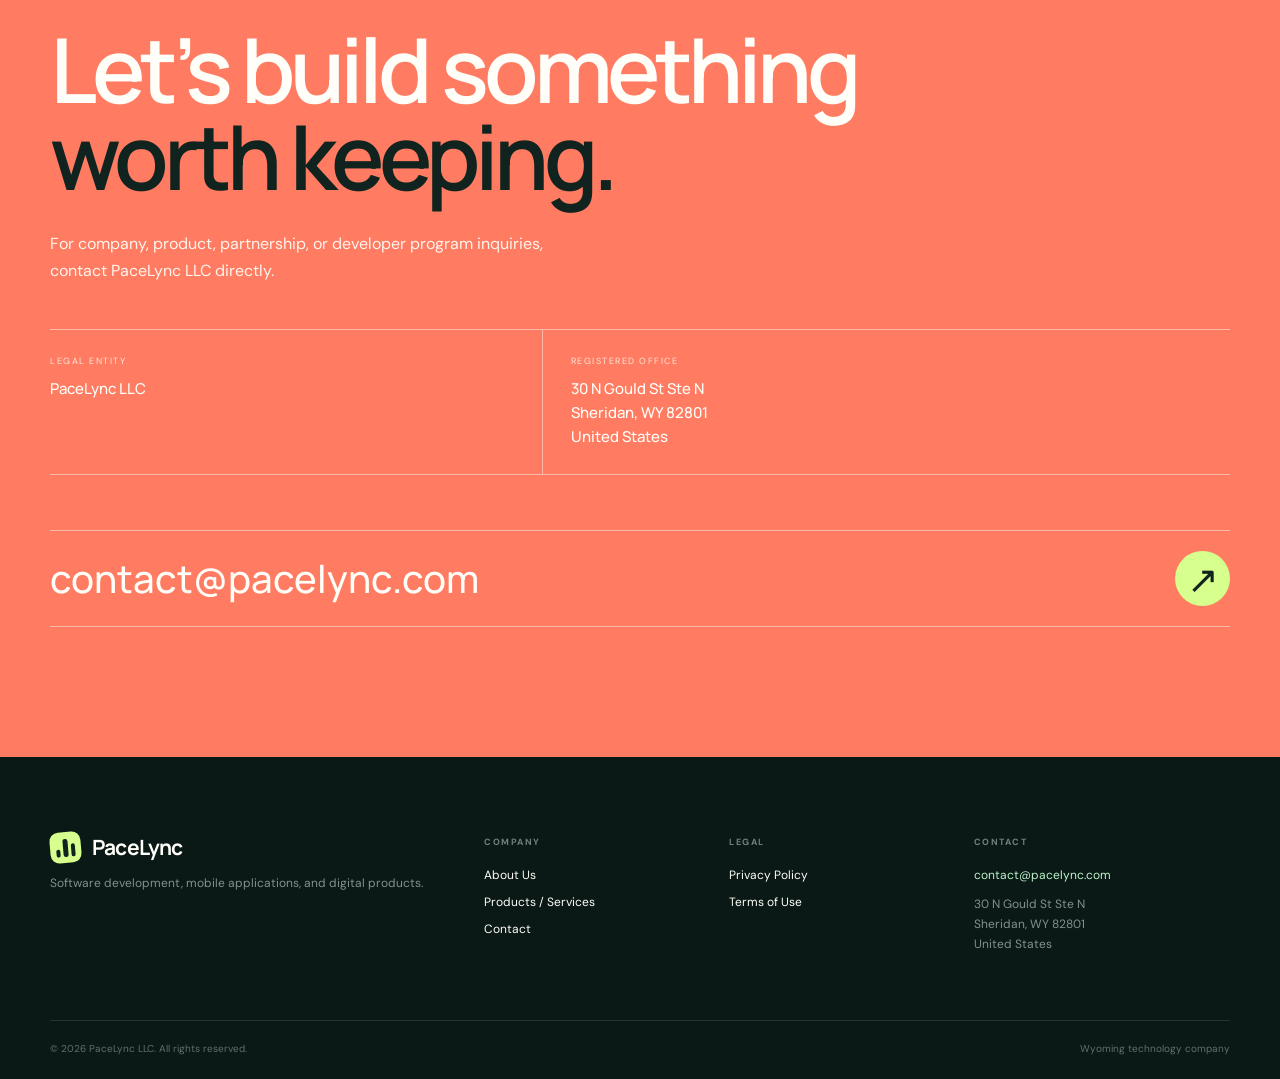
==== commit fcfe623a: "Remove phone number from website" ====
--- a/index.html
+++ b/index.html
@@ -71,10 +71,10 @@
       </div>
     </div></section>
 
-    <section class="contact" id="contact"><div class="shell reveal"><p class="eyebrow"><i></i> Business &amp; developer relations</p><h2>Let’s build something<br><em>worth keeping.</em></h2><p>For company, product, partnership, or developer program inquiries, contact PaceLync LLC directly.</p><div class="company-details"><div><small>Legal entity</small><strong>PaceLync LLC</strong></div><div><small>Registered office</small><address>30 N Gould St Ste N<br>Sheridan, WY 82801<br>United States</address></div><div><small>Phone</small><a href="tel:+17812610738">+1 781 261 0738</a></div></div><a class="contact-link" href="mailto:contact@pacelync.com"><span>contact@pacelync.com</span><i>↗</i></a></div></section>
+    <section class="contact" id="contact"><div class="shell reveal"><p class="eyebrow"><i></i> Business &amp; developer relations</p><h2>Let’s build something<br><em>worth keeping.</em></h2><p>For company, product, partnership, or developer program inquiries, contact PaceLync LLC directly.</p><div class="company-details"><div><small>Legal entity</small><strong>PaceLync LLC</strong></div><div><small>Registered office</small><address>30 N Gould St Ste N<br>Sheridan, WY 82801<br>United States</address></div></div><a class="contact-link" href="mailto:contact@pacelync.com"><span>contact@pacelync.com</span><i>↗</i></a></div></section>
   </main>
 
-  <footer><div class="shell footer-grid"><div><a class="brand" href="index.html"><span class="brand-icon"><i></i><i></i><i></i></span>PaceLync</a><p>Software development, mobile applications, and digital products.</p></div><div><h3>Company</h3><a href="#company">About Us</a><a href="#capabilities">Products / Services</a><a href="#contact">Contact</a></div><div><h3>Legal</h3><a href="privacy.html">Privacy Policy</a><a href="terms.html">Terms of Use</a></div><div><h3>Contact</h3><a class="green" href="mailto:contact@pacelync.com">contact@pacelync.com</a><a href="tel:+17812610738">+1 781 261 0738</a><address>30 N Gould St Ste N<br>Sheridan, WY 82801<br>United States</address></div></div><div class="shell footer-bottom"><span>© 2026 PaceLync LLC. All rights reserved.</span><span>Wyoming technology company</span></div></footer>
+  <footer><div class="shell footer-grid"><div><a class="brand" href="index.html"><span class="brand-icon"><i></i><i></i><i></i></span>PaceLync</a><p>Software development, mobile applications, and digital products.</p></div><div><h3>Company</h3><a href="#company">About Us</a><a href="#capabilities">Products / Services</a><a href="#contact">Contact</a></div><div><h3>Legal</h3><a href="privacy.html">Privacy Policy</a><a href="terms.html">Terms of Use</a></div><div><h3>Contact</h3><a class="green" href="mailto:contact@pacelync.com">contact@pacelync.com</a><address>30 N Gould St Ste N<br>Sheridan, WY 82801<br>United States</address></div></div><div class="shell footer-bottom"><span>© 2026 PaceLync LLC. All rights reserved.</span><span>Wyoming technology company</span></div></footer>
   <script src="assets/site.js"></script>
 </body>
 </html>
--- a/assets/site.css
+++ b/assets/site.css
@@ -7,7 +7,7 @@
 .section{padding:130px 0}.split{display:grid;grid-template-columns:.68fr 1.32fr;gap:60px}.label{display:flex;gap:13px;text-transform:uppercase;letter-spacing:1.7px;font-size:10px;font-weight:600}.label b,.card>small,.principle-list small{color:var(--coral)}.section-copy h2,.section-title h2,.principles-copy h2{margin:0 0 40px;font-size:clamp(42px,5.4vw,70px);letter-spacing:-4px}.section-copy p{max-width:700px;margin:0 0 19px;color:var(--muted);font-size:16px;line-height:1.8}.capabilities{color:var(--white);background:var(--soft)}.section-title{margin-bottom:68px}.label.pale{color:#b8c5c0}.cards{display:grid;grid-template-columns:repeat(3,1fr);border-top:1px solid #ffffff26;border-left:1px solid #ffffff26}.card{min-height:390px;padding:32px;border-right:1px solid #ffffff26;border-bottom:1px solid #ffffff26;transition:.25s}.card:hover{background:#ffffff0b;transform:translateY(-5px)}.shape{height:105px;margin:55px 0 28px;position:relative}.circles i{position:absolute;width:56px;height:56px;border:1px solid var(--mint);border-radius:50%}.circles i:nth-child(1){left:16px;top:25px}.circles i:nth-child(2){left:60px;top:4px}.circles i:nth-child(3){left:72px;top:47px}.phone i{position:absolute;width:64px;height:92px;left:28px;border:1px solid var(--mint);border-radius:11px}.phone b{position:absolute;width:24px;height:3px;left:48px;bottom:18px;background:var(--mint)}.windows i{position:absolute;width:92px;height:70px;border:1px solid var(--mint);border-radius:5px}.windows i:nth-child(2){left:18px;top:8px;background:var(--soft)}.windows i:nth-child(3){left:36px;top:16px;background:#d6ff8e10}.card h3{margin:0 0 14px;font:600 21px 'Manrope'}.card p{margin:0;color:#aebcb7;font-size:13px;line-height:1.7}.principles{background:var(--cream)}.principles-grid{display:grid;grid-template-columns:.8fr 1.2fr;gap:100px}.principles-copy h2{margin-top:35px}.principles-copy>p{max-width:410px;color:var(--muted);line-height:1.75}.principle-list{border-top:1px solid var(--line)}.principle-list article{display:grid;grid-template-columns:60px 1fr;gap:24px;padding:31px 0;border-bottom:1px solid var(--line)}.principle-list h3{margin:0 0 8px;font:600 20px 'Manrope'}.principle-list p{margin:0;color:var(--muted);font-size:13px;line-height:1.6}
 .contact{padding:130px 0;color:var(--white);background:var(--coral)}.contact .eyebrow{color:#ffe4d8}.contact h2{max-width:900px;margin:30px 0;font-size:clamp(54px,7vw,94px)}.contact h2 em{color:var(--ink)}.contact>.shell>p:not(.eyebrow){max-width:540px;color:#fff4ed;line-height:1.7}.contact-link{margin-top:55px;padding:20px 0;display:flex;align-items:center;justify-content:space-between;border-block:1px solid #ffffff73;font:500 clamp(22px,3vw,40px) 'Manrope'}.contact-link i{width:55px;height:55px;display:grid;place-items:center;color:var(--ink);background:var(--lime);border-radius:50%;font-style:normal;transition:.2s}.contact-link:hover i{transform:rotate(45deg)}footer{padding:75px 0 24px;color:var(--white);background:#0b1916}.footer-grid{display:grid;grid-template-columns:2fr 1fr 1fr 1.35fr;gap:55px}.footer-grid p{color:#81918b;font-size:12px}.footer-grid>div:not(:first-child){display:flex;flex-direction:column;gap:11px;font-size:12px}.footer-grid h3{margin:4px 0 8px;color:#72817c;text-transform:uppercase;letter-spacing:1.5px;font-size:9px}.green{color:var(--mint)}.footer-bottom{margin-top:65px;padding-top:21px;display:flex;justify-content:space-between;color:#60706a;border-top:1px solid #ffffff1c;font-size:10px}
 .legal-page{background:var(--paper)}.legal-main{min-height:75vh}.legal-hero{padding:180px 0 80px;border-bottom:1px solid var(--line)}.legal-hero .eyebrow{color:var(--coral)}.legal-hero h1{margin-bottom:16px;font-size:clamp(52px,7vw,88px)}.legal-hero p{color:var(--muted)}.legal-content{width:min(760px,calc(100% - 48px));margin:auto;padding:80px 0 120px}.legal-content h2{margin:48px 0 14px;font:600 24px 'Manrope'}.legal-content p,.legal-content li{color:#53615c;font-size:15px;line-height:1.8}.legal-content a{text-decoration:underline}.reveal{opacity:0;transform:translateY(22px);transition:.7s}.reveal.visible{opacity:1;transform:none}.delay{transition-delay:.12s}.delay-two{transition-delay:.24s}
-.company-details{margin-top:44px;display:grid;grid-template-columns:1fr 1.4fr 1fr;border-block:1px solid #ffffff73}.company-details>div{padding:25px 28px 25px 0}.company-details>div+div{padding-left:28px;border-left:1px solid #ffffff73}.company-details small{display:block;margin-bottom:10px;color:#ffe4d8;text-transform:uppercase;letter-spacing:1.5px;font-size:9px}.company-details strong,.company-details address,.company-details a{color:var(--white);font:500 15px/1.6 'Manrope';font-style:normal}.footer-grid address{color:#81918b;font-style:normal;line-height:1.7}
+.company-details{margin-top:44px;display:grid;grid-template-columns:1fr 1.4fr;border-block:1px solid #ffffff73}.company-details>div{padding:25px 28px 25px 0}.company-details>div+div{padding-left:28px;border-left:1px solid #ffffff73}.company-details small{display:block;margin-bottom:10px;color:#ffe4d8;text-transform:uppercase;letter-spacing:1.5px;font-size:9px}.company-details strong,.company-details address,.company-details a{color:var(--white);font:500 15px/1.6 'Manrope';font-style:normal}.footer-grid address{color:#81918b;font-style:normal;line-height:1.7}
 @media(max-width:900px){:root{--shell:min(100% - 36px,1180px)}.nav,.header-cta{display:none}.menu-button{margin-left:auto;width:38px;display:flex;flex-direction:column;gap:5px;border:0;background:0;color:inherit}.menu-button i{width:22px;height:1px;background:currentColor}.menu-button span{position:absolute;clip:rect(0,0,0,0)}.mobile-nav{position:absolute;top:78px;inset-inline:0;padding:18px;display:none;flex-direction:column;color:var(--ink);background:var(--paper)}.mobile-nav.open{display:flex}.mobile-nav a{padding:14px 6px;border-bottom:1px solid var(--line)}.hero-layout{padding:90px 0 80px;grid-template-columns:1fr;gap:80px}.product{width:min(570px,94%);margin:auto}.split,.principles-grid{grid-template-columns:1fr;gap:38px}.cards{grid-template-columns:1fr}.card{min-height:325px}.shape{margin-top:35px}.footer-grid{grid-template-columns:1.6fr 1fr 1fr}.footer-grid>div:last-child{grid-column:1/-1}}
 @media(max-width:620px){.header{height:68px}.mobile-nav{top:68px}.hero-layout{padding:72px 0 60px}.hero h1,.section-copy h2,.section-title h2,.principles-copy h2,.contact h2,.legal-hero h1{letter-spacing:-2.8px}.hero h1{font-size:51px}.actions{align-items:flex-start;flex-direction:column}.product{width:100%;min-height:400px;padding:9px}.product:before{inset:9px}.app-body{grid-template-columns:48px 1fr;min-height:330px}.app-main{padding:29px 20px}.app-main h2{font-size:25px}.note{right:-8px;bottom:22px}.hero-foot{gap:10px;text-align:center}.section{padding:90px 0}.section-copy h2,.section-title h2,.principles-copy h2{font-size:42px}.principle-list article{grid-template-columns:38px 1fr}.contact{padding:95px 0}.company-details{grid-template-columns:1fr}.company-details>div{padding:20px 0}.company-details>div+div{padding-left:0;border-top:1px solid #ffffff73;border-left:0}.contact-link{font-size:18px}.contact-link i{width:44px;height:44px}.footer-grid{grid-template-columns:1fr 1fr}.footer-grid>div:first-child,.footer-grid>div:last-child{grid-column:1/-1}.footer-bottom{gap:10px;flex-direction:column}.legal-hero{padding:135px 0 60px}.legal-content{padding:55px 0 90px}}
 @media(prefers-reduced-motion:reduce){html{scroll-behavior:auto}.reveal{opacity:1;transform:none}*{transition-duration:.01ms!important}}
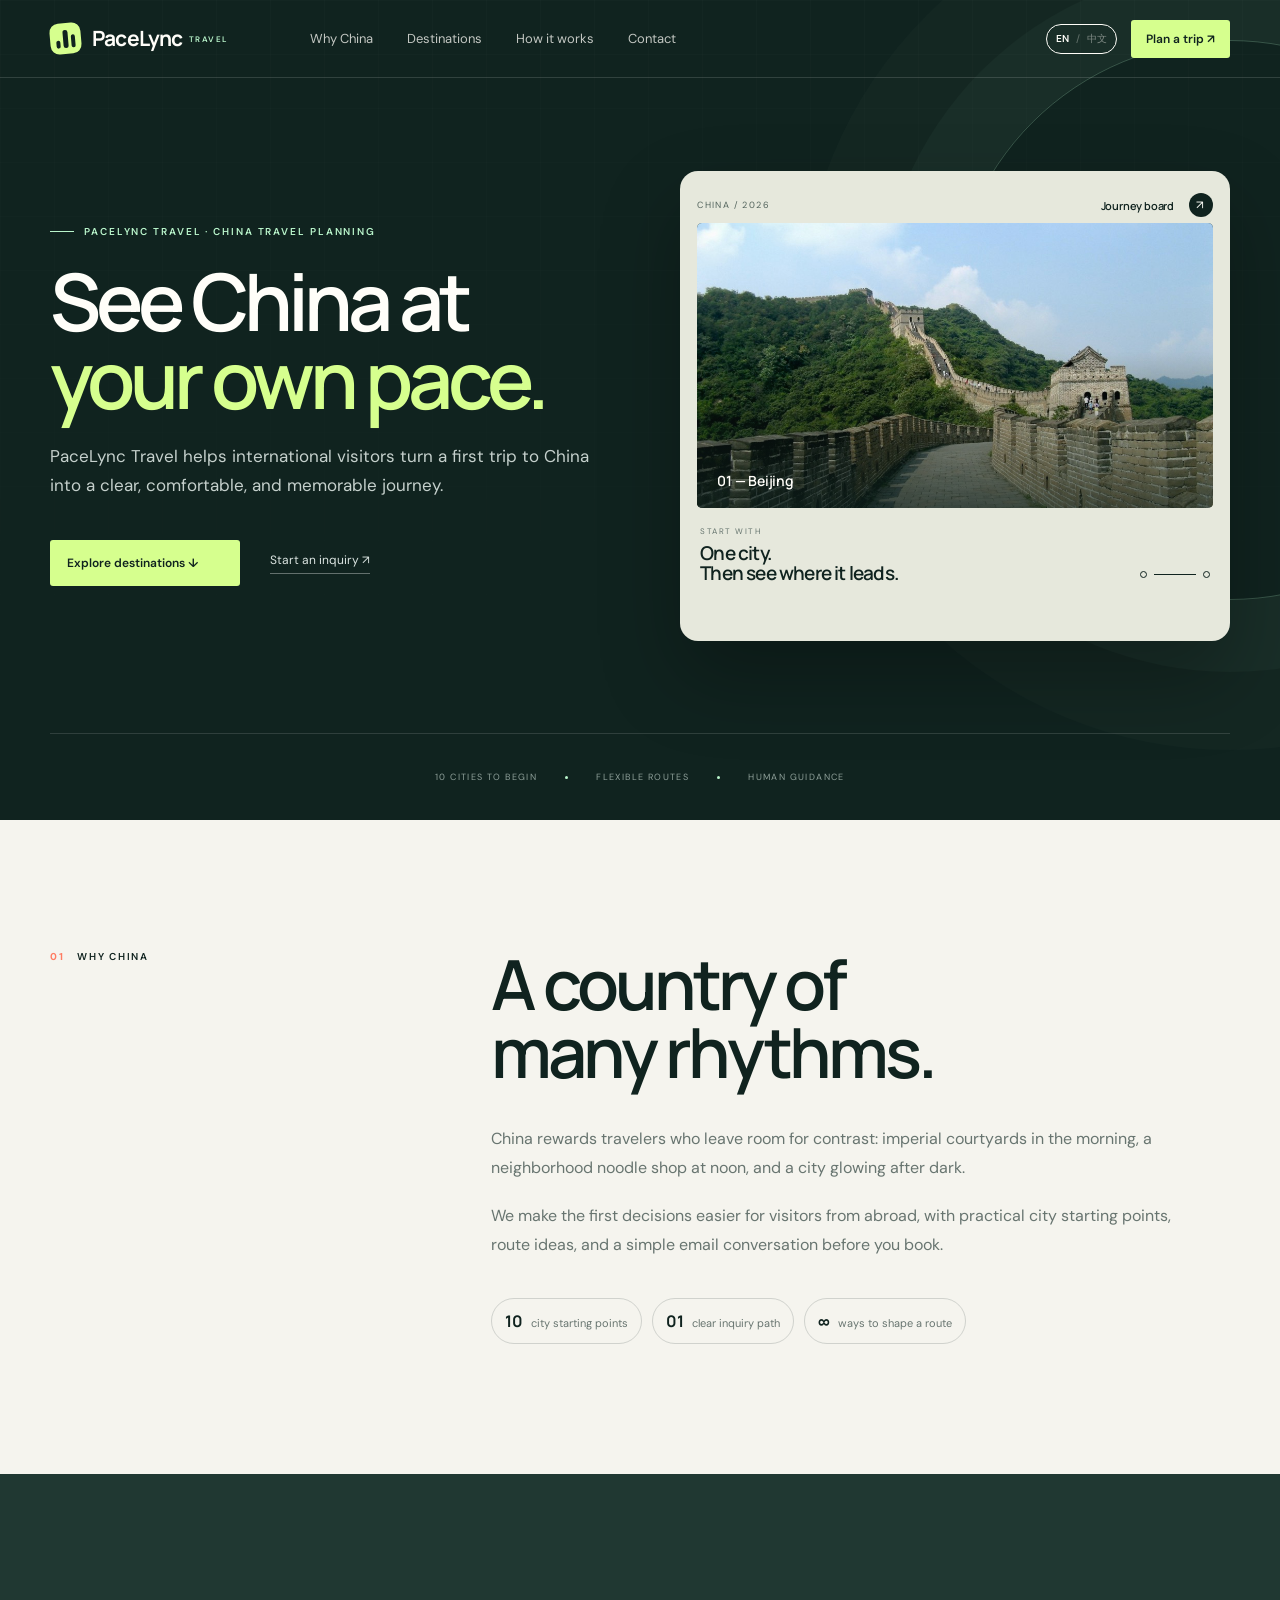
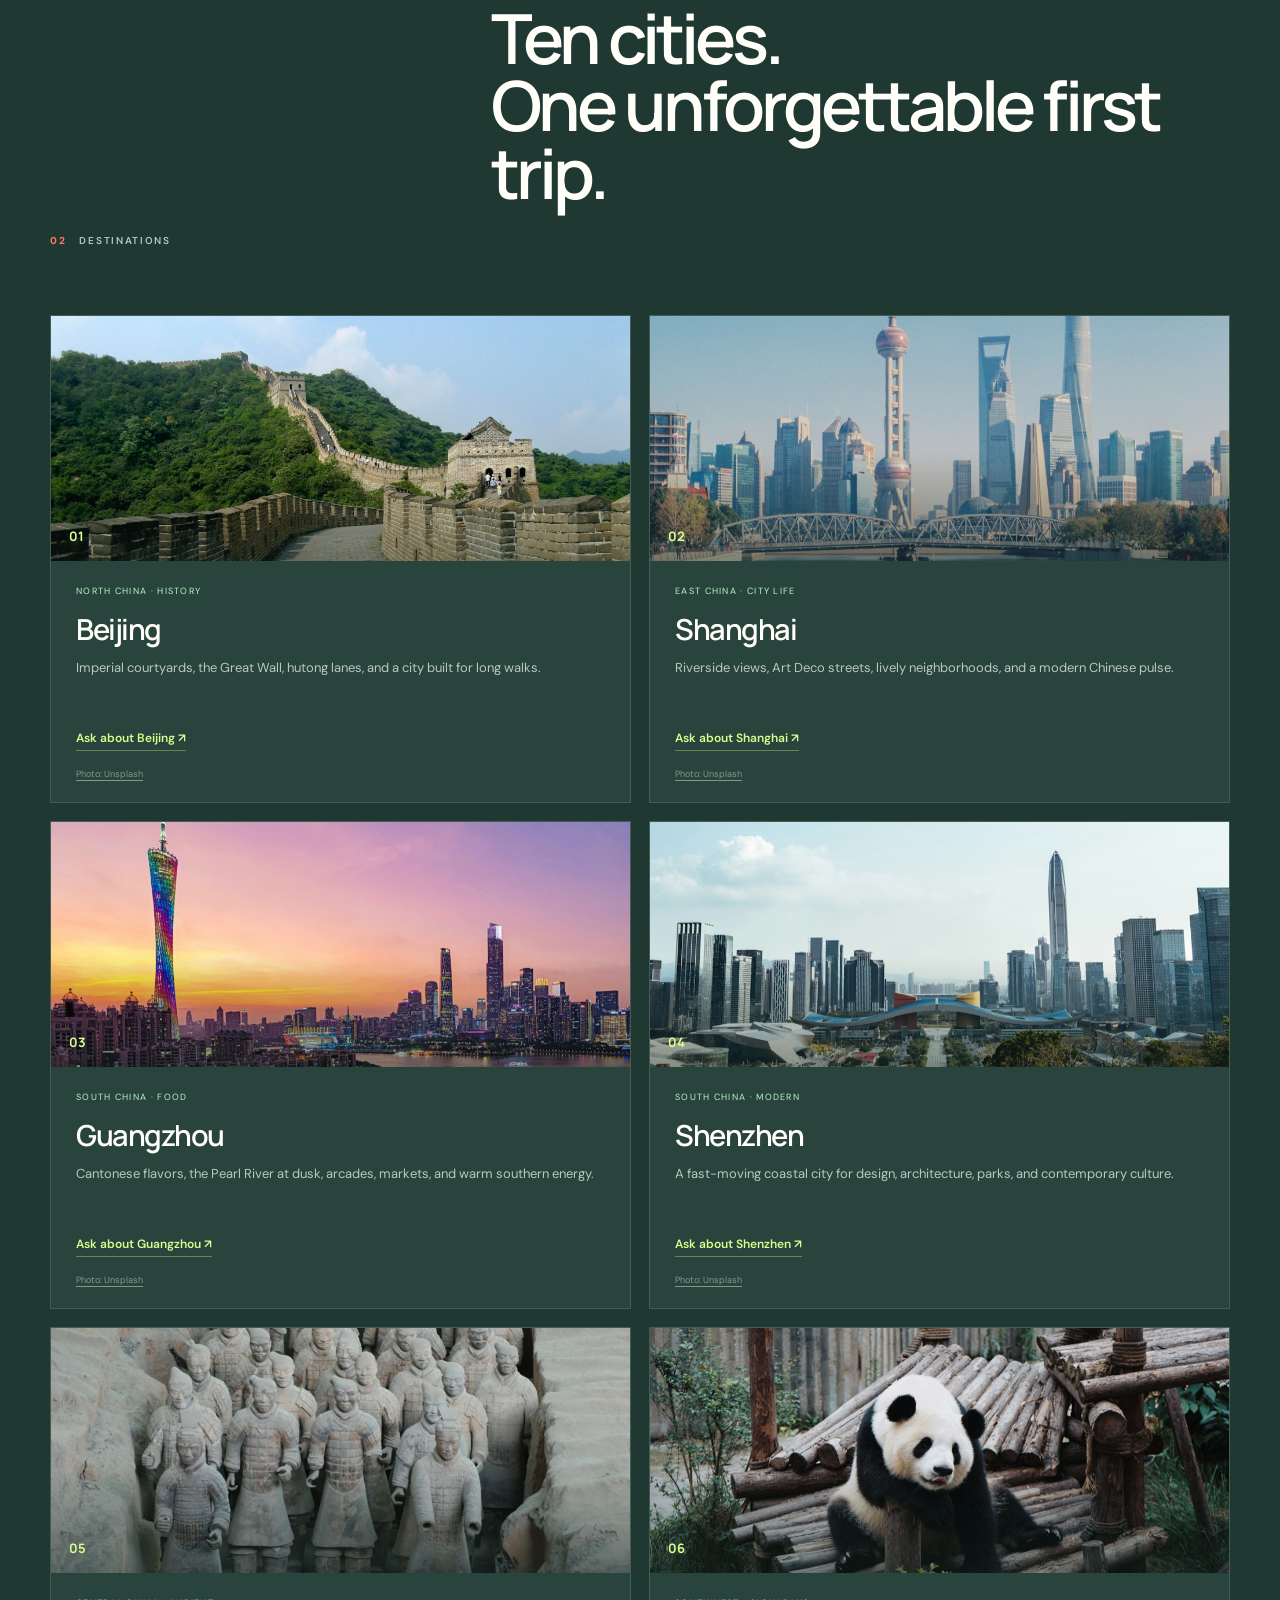
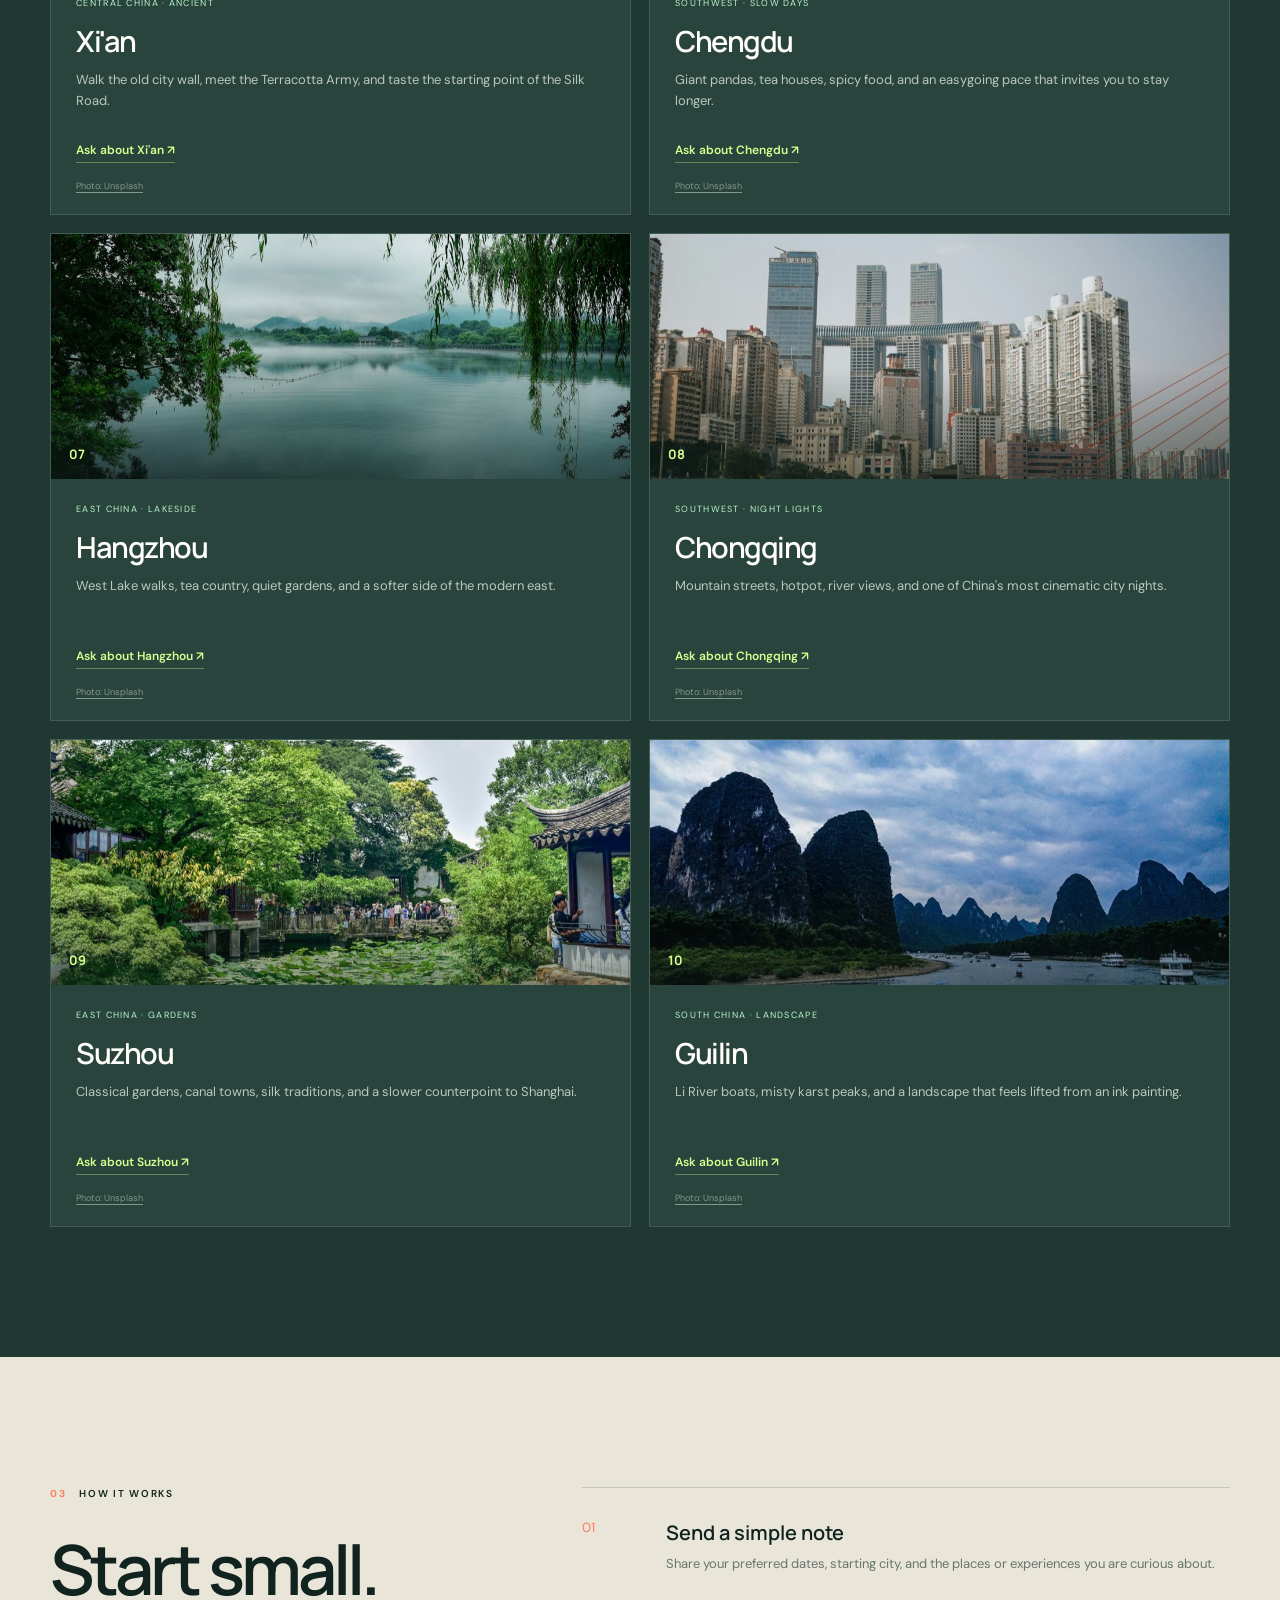
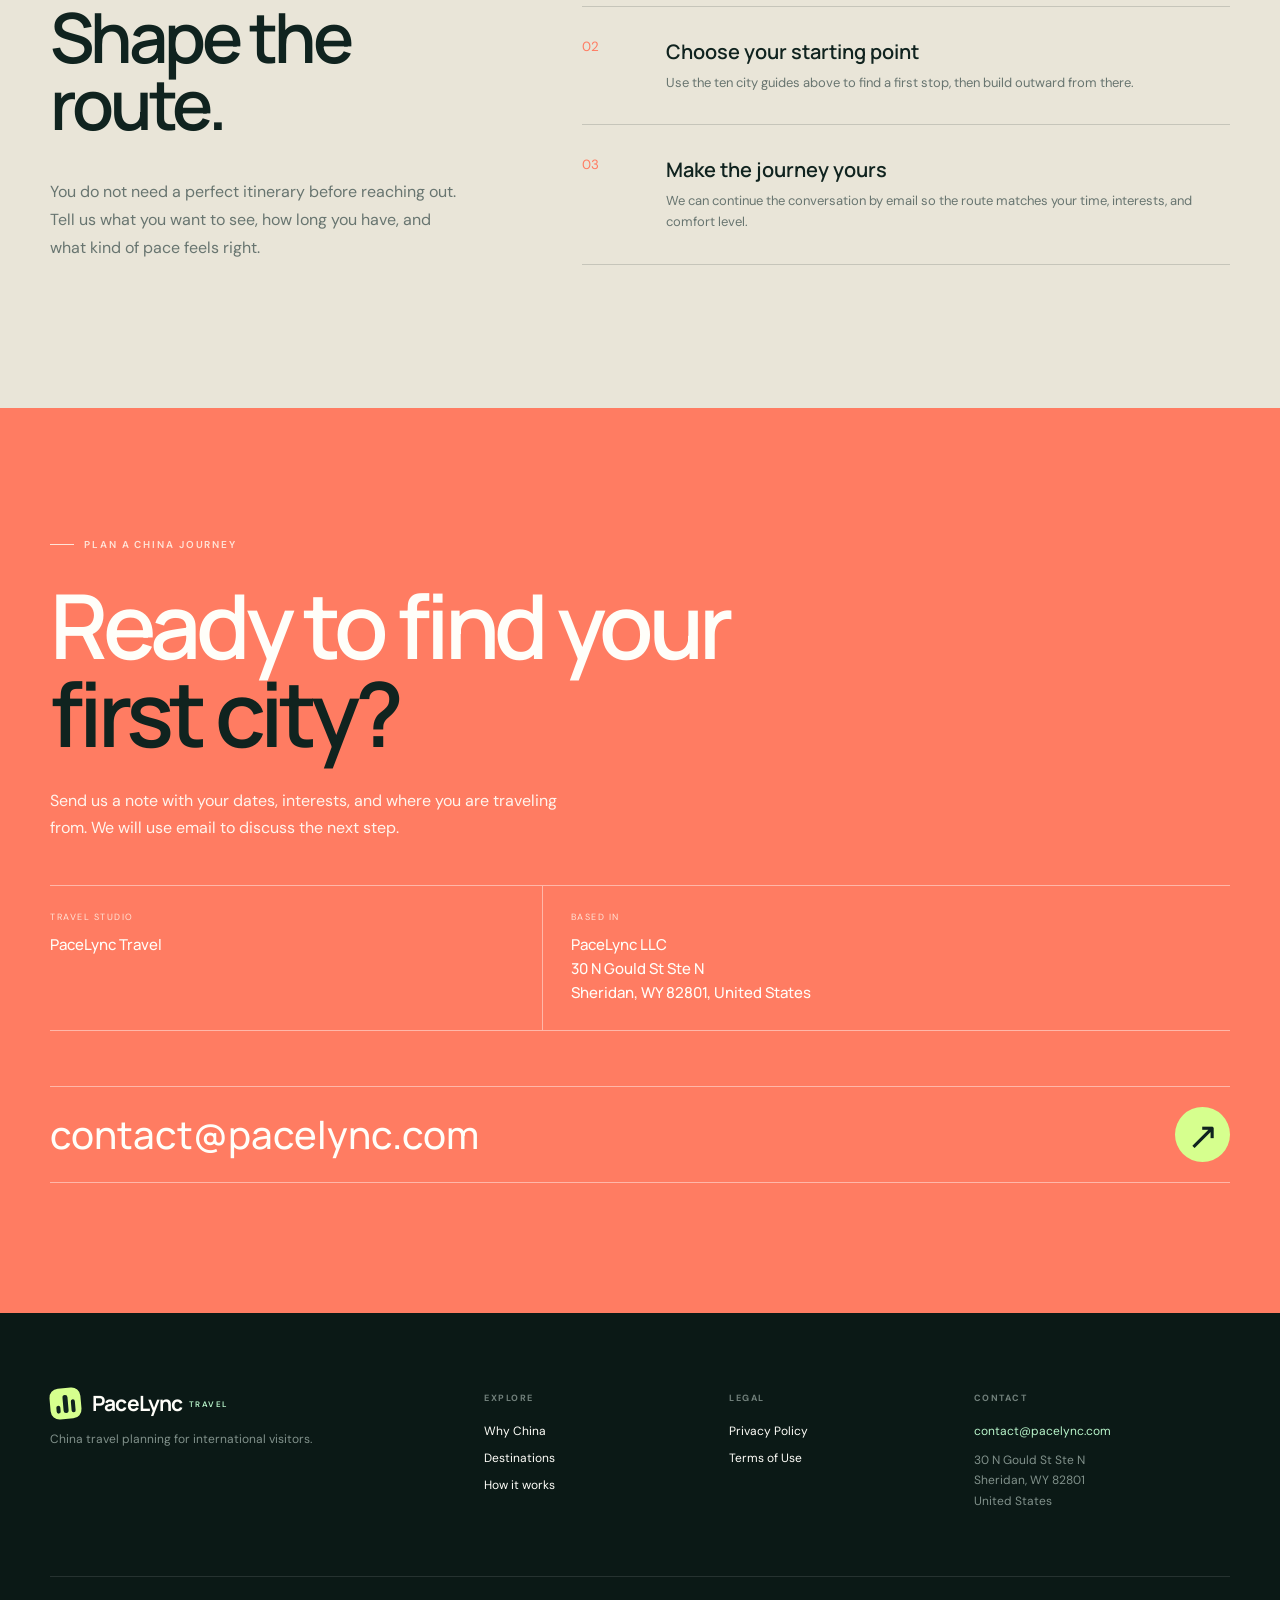
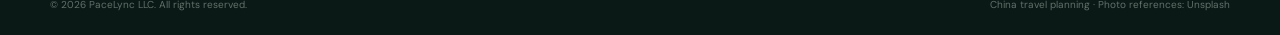
==== commit 4351138e: "Redesign site for China travel planning" ====
--- a/index.html
+++ b/index.html
@@ -3,9 +3,9 @@
 <head>
   <meta charset="utf-8">
   <meta name="viewport" content="width=device-width, initial-scale=1">
-  <meta name="description" content="PaceLync LLC is a technology company focused on software development, digital products, and mobile applications.">
+  <meta name="description" content="PaceLync Travel helps international visitors plan thoughtful journeys through China's most memorable cities.">
   <meta name="theme-color" content="#10231f">
-  <title>PaceLync LLC | Software Development &amp; Digital Products</title>
+  <title>PaceLync Travel | China, at your own pace</title>
   <link rel="icon" href="assets/favicon.svg" type="image/svg+xml">
   <link rel="stylesheet" href="assets/site.css">
 </head>
@@ -13,68 +13,68 @@
   <a class="skip" href="#main">Skip to content</a>
   <header class="header" data-header>
     <div class="shell header-inner">
-      <a class="brand" href="index.html" aria-label="PaceLync home"><span class="brand-icon" aria-hidden="true"><i></i><i></i><i></i></span>PaceLync</a>
-      <nav class="nav" aria-label="Primary"><a href="#company">About Us</a><a href="#capabilities">Products / Services</a><a href="#principles">Principles</a><a href="#contact">Contact</a></nav>
+      <a class="brand" href="index.html" aria-label="PaceLync Travel home"><span class="brand-icon" aria-hidden="true"><i></i><i></i><i></i></span>PaceLync <small>TRAVEL</small></a>
+      <nav class="nav" aria-label="Primary"><a href="#why">Why China</a><a href="#destinations">Destinations</a><a href="#how">How it works</a><a href="#contact">Contact</a></nav>
       <button class="language-toggle" type="button" data-language-toggle aria-label="Switch language"><span class="active">EN</span><i>/</i><span>中文</span></button>
-      <a class="header-cta" href="mailto:contact@pacelync.com">Get in touch ↗</a>
+      <a class="header-cta" href="mailto:contact@pacelync.com?subject=China%20travel%20inquiry">Plan a trip ↗</a>
       <button class="menu-button" type="button" aria-expanded="false" aria-controls="mobile-menu" data-menu-button><i></i><i></i><i></i><span>Menu</span></button>
     </div>
-    <nav class="mobile-nav" id="mobile-menu" data-mobile-menu><a href="#company">About Us</a><a href="#capabilities">Products / Services</a><a href="#principles">Principles</a><a href="#contact">Contact</a></nav>
+    <nav class="mobile-nav" id="mobile-menu" data-mobile-menu><a href="#why">Why China</a><a href="#destinations">Destinations</a><a href="#how">How it works</a><a href="#contact">Contact</a></nav>
   </header>
 
   <main id="main">
-    <section class="hero">
+    <section class="hero travel-hero">
       <div class="hero-grid"></div><div class="orbit"></div>
       <div class="shell hero-layout">
         <div class="reveal">
-          <p class="eyebrow"><i></i> PaceLync LLC · Technology company</p>
-          <h1>Software that makes<br><em>work feel lighter.</em></h1>
-          <p class="lede">PaceLync LLC is a technology company focused on software development, digital products, and mobile applications.</p>
-          <div class="actions"><a class="button" href="#company">About PaceLync ↓</a><a class="email" href="mailto:contact@pacelync.com">contact@pacelync.com ↗</a></div>
+          <p class="eyebrow"><i></i> PaceLync Travel · China travel planning</p>
+          <h1>See China at<br><em>your own pace.</em></h1>
+          <p class="lede">PaceLync Travel helps international visitors turn a first trip to China into a clear, comfortable, and memorable journey.</p>
+          <div class="actions"><a class="button" href="#destinations">Explore destinations ↓</a><a class="email" href="mailto:contact@pacelync.com?subject=China%20travel%20inquiry">Start an inquiry ↗</a></div>
         </div>
-        <div class="product reveal delay">
-          <div class="app-head"><b><i></i>PaceLync</b><span><i></i> In focus</span></div>
-          <div class="app-body">
-            <aside><i></i><i></i><i></i><b></b></aside>
-            <div class="app-main"><small>TODAY</small><h2>Move one idea<br>forward.</h2>
-              <div class="task"><i>✓</i><span><b>Shape the next release</b><small>Product planning · 10:30</small></span></div>
-              <div class="task muted"><i></i><span><b>Review customer notes</b><small>Research · This afternoon</small></span></div>
-              <div class="progress-copy"><span>Weekly momentum</span><b>72%</b></div><div class="progress"><i></i></div>
-            </div>
-          </div>
-          <div class="note"><b>01</b><span>Designed around attention,<br>not distraction.</span></div>
+        <div class="product travel-board reveal delay">
+          <div class="travel-board-top"><span>CHINA / 2026</span><b>Journey board</b><i>↗</i></div>
+          <div class="travel-image"><img src="assets/cities/beijing.jpg" alt="The Great Wall of China in the mountains"><span>01 — Beijing</span></div>
+          <div class="travel-board-bottom"><div><small>START WITH</small><strong>One city.<br>Then see where it leads.</strong></div><div class="route-line"><i></i><b></b><i></i></div></div>
         </div>
       </div>
-      <div class="shell hero-foot"><span>Software development</span><i></i><span>Mobile applications</span><i></i><span>Digital products</span></div>
+      <div class="shell hero-foot"><span>10 cities to begin</span><i></i><span>Flexible routes</span><i></i><span>Human guidance</span></div>
     </section>
 
-    <section class="section" id="company"><div class="shell split">
-      <div class="label reveal"><b>01</b> About Us</div>
-      <div class="section-copy reveal delay"><h2>About<br>PaceLync LLC.</h2><p>PaceLync LLC is a technology company that designs, develops, and maintains practical software for modern work. We create clear, dependable experiences across mobile and web platforms.</p><p>Our work includes software engineering, mobile application development, digital product design, interface design, testing, and long-term product maintenance. We build deliberately and treat reliability, privacy, and usability as core product requirements.</p></div>
+    <section class="section" id="why"><div class="shell split">
+      <div class="label reveal"><b>01</b> Why China</div>
+      <div class="section-copy reveal delay"><h2>A country of<br>many rhythms.</h2><p>China rewards travelers who leave room for contrast: imperial courtyards in the morning, a neighborhood noodle shop at noon, and a city glowing after dark.</p><p>We make the first decisions easier for visitors from abroad, with practical city starting points, route ideas, and a simple email conversation before you book.</p><div class="travel-points"><span><b>10</b> city starting points</span><span><b>01</b> clear inquiry path</span><span><b>∞</b> ways to shape a route</span></div></div>
     </div></section>
 
-    <section class="section capabilities" id="capabilities"><div class="shell">
-      <div class="split section-title reveal"><div class="label pale"><b>02</b> Products / Services</div><h2>Software for useful,<br>modern digital experiences.</h2></div>
-      <div class="cards">
-        <article class="card reveal"><small>01</small><div class="shape circles"><i></i><i></i><i></i></div><h3>Software Development</h3><p>Product planning, interface design, engineering, testing, and ongoing maintenance for reliable software.</p></article>
-        <article class="card reveal delay"><small>02</small><div class="shape phone"><i></i><b></b></div><h3>Mobile Applications</h3><p>Mobile application design and development for iPhone, iPad, and other modern mobile platforms.</p></article>
-        <article class="card reveal delay-two"><small>03</small><div class="shape windows"><i></i><i></i><i></i></div><h3>Digital Products</h3><p>Focused digital tools and responsive web experiences built around clear user needs and practical outcomes.</p></article>
+    <section class="section destinations" id="destinations"><div class="shell">
+      <div class="split section-title reveal"><div class="label pale"><b>02</b> Destinations</div><h2>Ten cities.<br>One unforgettable first trip.</h2></div>
+      <div class="city-grid">
+        <article class="city-card reveal"><div class="city-photo"><img src="assets/cities/beijing.jpg" alt="The Great Wall near Beijing" loading="lazy"><span>01</span></div><div class="city-card-copy"><div class="city-meta">NORTH CHINA · HISTORY</div><h3>Beijing</h3><p>Imperial courtyards, the Great Wall, hutong lanes, and a city built for long walks.</p><a href="mailto:contact@pacelync.com?subject=China%20travel%20inquiry%20-%20Beijing">Ask about Beijing ↗</a><small><a href="https://unsplash.com/fr/photos/la-grande-muraille-de-chine-par-une-journee-ensoleillee-1-mhG1DZMOA" target="_blank" rel="noreferrer">Photo: Unsplash</a></small></div></article>
+        <article class="city-card reveal delay"><div class="city-photo"><img src="assets/cities/shanghai.jpg" alt="A river and skyline in Shanghai" loading="lazy"><span>02</span></div><div class="city-card-copy"><div class="city-meta">EAST CHINA · CITY LIFE</div><h3>Shanghai</h3><p>Riverside views, Art Deco streets, lively neighborhoods, and a modern Chinese pulse.</p><a href="mailto:contact@pacelync.com?subject=China%20travel%20inquiry%20-%20Shanghai">Ask about Shanghai ↗</a><small><a href="https://unsplash.com/photos/a-boat-traveling-down-a-river-in-front-of-a-city-D8mfiZPpViE" target="_blank" rel="noreferrer">Photo: Unsplash</a></small></div></article>
+        <article class="city-card reveal delay-two"><div class="city-photo"><img src="assets/cities/guangzhou.jpg" alt="Guangzhou skyline with Canton Tower" loading="lazy"><span>03</span></div><div class="city-card-copy"><div class="city-meta">SOUTH CHINA · FOOD</div><h3>Guangzhou</h3><p>Cantonese flavors, the Pearl River at dusk, arcades, markets, and warm southern energy.</p><a href="mailto:contact@pacelync.com?subject=China%20travel%20inquiry%20-%20Guangzhou">Ask about Guangzhou ↗</a><small><a href="https://unsplash.com/photos/a-city-skyline-with-a-rainbow-colored-tower-Y4f-AKaTm3I" target="_blank" rel="noreferrer">Photo: Unsplash</a></small></div></article>
+        <article class="city-card reveal"><div class="city-photo"><img src="assets/cities/shenzhen.jpg" alt="Shenzhen city skyline" loading="lazy"><span>04</span></div><div class="city-card-copy"><div class="city-meta">SOUTH CHINA · MODERN</div><h3>Shenzhen</h3><p>A fast-moving coastal city for design, architecture, parks, and contemporary culture.</p><a href="mailto:contact@pacelync.com?subject=China%20travel%20inquiry%20-%20Shenzhen">Ask about Shenzhen ↗</a><small><a href="https://unsplash.com/es/fotos/foto-de-paisaje-de-un-horizonte-de-la-ciudad-xQdUIo_MSQ4" target="_blank" rel="noreferrer">Photo: Unsplash</a></small></div></article>
+        <article class="city-card reveal delay"><div class="city-photo"><img src="assets/cities/xian.jpg" alt="Terracotta Army in Xi'an" loading="lazy"><span>05</span></div><div class="city-card-copy"><div class="city-meta">CENTRAL CHINA · ANCIENT</div><h3>Xi'an</h3><p>Walk the old city wall, meet the Terracotta Army, and taste the starting point of the Silk Road.</p><a href="mailto:contact@pacelync.com?subject=China%20travel%20inquiry%20-%20Xian">Ask about Xi'an ↗</a><small><a href="https://unsplash.com/photos/terracotta-army-china-_1K3bhdMmp8" target="_blank" rel="noreferrer">Photo: Unsplash</a></small></div></article>
+        <article class="city-card reveal delay-two"><div class="city-photo"><img src="assets/cities/chengdu.jpg" alt="A giant panda in Chengdu" loading="lazy"><span>06</span></div><div class="city-card-copy"><div class="city-meta">SOUTHWEST · SLOW DAYS</div><h3>Chengdu</h3><p>Giant pandas, tea houses, spicy food, and an easygoing pace that invites you to stay longer.</p><a href="mailto:contact@pacelync.com?subject=China%20travel%20inquiry%20-%20Chengdu">Ask about Chengdu ↗</a><small><a href="https://unsplash.com/photos/white-and-black-panda-HFgxFulbsF4" target="_blank" rel="noreferrer">Photo: Unsplash</a></small></div></article>
+        <article class="city-card reveal"><div class="city-photo"><img src="assets/cities/hangzhou.jpg" alt="West Lake in Hangzhou" loading="lazy"><span>07</span></div><div class="city-card-copy"><div class="city-meta">EAST CHINA · LAKESIDE</div><h3>Hangzhou</h3><p>West Lake walks, tea country, quiet gardens, and a softer side of the modern east.</p><a href="mailto:contact@pacelync.com?subject=China%20travel%20inquiry%20-%20Hangzhou">Ask about Hangzhou ↗</a><small><a href="https://unsplash.com/s/photos/west-lake" target="_blank" rel="noreferrer">Photo: Unsplash</a></small></div></article>
+        <article class="city-card reveal delay"><div class="city-photo"><img src="assets/cities/chongqing.jpg" alt="Mountainous Chongqing cityscape" loading="lazy"><span>08</span></div><div class="city-card-copy"><div class="city-meta">SOUTHWEST · NIGHT LIGHTS</div><h3>Chongqing</h3><p>Mountain streets, hotpot, river views, and one of China's most cinematic city nights.</p><a href="mailto:contact@pacelync.com?subject=China%20travel%20inquiry%20-%20Chongqing">Ask about Chongqing ↗</a><small><a href="https://unsplash.com/es/fotos/una-ciudad-con-edificios-altos-y-un-puente-nM21Bn5LmAI" target="_blank" rel="noreferrer">Photo: Unsplash</a></small></div></article>
+        <article class="city-card reveal delay-two"><div class="city-photo"><img src="assets/cities/suzhou.jpg" alt="A classical garden and pond in Suzhou" loading="lazy"><span>09</span></div><div class="city-card-copy"><div class="city-meta">EAST CHINA · GARDENS</div><h3>Suzhou</h3><p>Classical gardens, canal towns, silk traditions, and a slower counterpoint to Shanghai.</p><a href="mailto:contact@pacelync.com?subject=China%20travel%20inquiry%20-%20Suzhou">Ask about Suzhou ↗</a><small><a href="https://unsplash.com/photos/a-group-of-people-standing-on-a-bridge-over-a-pond-vm3jSeuOO8w" target="_blank" rel="noreferrer">Photo: Unsplash</a></small></div></article>
+        <article class="city-card reveal"><div class="city-photo"><img src="assets/cities/guilin.jpg" alt="Boats on the Li River near Guilin" loading="lazy"><span>10</span></div><div class="city-card-copy"><div class="city-meta">SOUTH CHINA · LANDSCAPE</div><h3>Guilin</h3><p>Li River boats, misty karst peaks, and a landscape that feels lifted from an ink painting.</p><a href="mailto:contact@pacelync.com?subject=China%20travel%20inquiry%20-%20Guilin">Ask about Guilin ↗</a><small><a href="https://unsplash.com/photos/a-group-of-boats-floating-on-top-of-a-river-8TYSocsa_9c" target="_blank" rel="noreferrer">Photo: Unsplash</a></small></div></article>
       </div>
     </div></section>
 
-    <section class="section principles" id="principles"><div class="shell principles-grid">
-      <div class="principles-copy reveal"><div class="label"><b>03</b> Principles</div><h2>How we make<br>product decisions.</h2><p>Good software earns a place in someone's day. These principles guide what we build and what we leave out.</p></div>
+    <section class="section principles" id="how"><div class="shell principles-grid">
+      <div class="principles-copy reveal"><div class="label"><b>03</b> How it works</div><h2>Start small.<br>Shape the route.</h2><p>You do not need a perfect itinerary before reaching out. Tell us what you want to see, how long you have, and what kind of pace feels right.</p></div>
       <div class="principle-list">
-        <article class="reveal"><small>01</small><div><h3>Clarity over clutter</h3><p>Every screen should make the next useful action easier to see.</p></div></article>
-        <article class="reveal"><small>02</small><div><h3>Privacy by default</h3><p>Collect less, explain clearly, and treat user information with care.</p></div></article>
-        <article class="reveal"><small>03</small><div><h3>Built for the long term</h3><p>Reliable foundations, restrained choices, and continuous improvement.</p></div></article>
+        <article class="reveal"><small>01</small><div><h3>Send a simple note</h3><p>Share your preferred dates, starting city, and the places or experiences you are curious about.</p></div></article>
+        <article class="reveal"><small>02</small><div><h3>Choose your starting point</h3><p>Use the ten city guides above to find a first stop, then build outward from there.</p></div></article>
+        <article class="reveal"><small>03</small><div><h3>Make the journey yours</h3><p>We can continue the conversation by email so the route matches your time, interests, and comfort level.</p></div></article>
       </div>
     </div></section>
 
-    <section class="contact" id="contact"><div class="shell reveal"><p class="eyebrow"><i></i> Business &amp; developer relations</p><h2>Let’s build something<br><em>worth keeping.</em></h2><p>For company, product, partnership, or developer program inquiries, contact PaceLync LLC directly.</p><div class="company-details"><div><small>Legal entity</small><strong>PaceLync LLC</strong></div><div><small>Registered office</small><address>30 N Gould St Ste N<br>Sheridan, WY 82801<br>United States</address></div></div><a class="contact-link" href="mailto:contact@pacelync.com"><span>contact@pacelync.com</span><i>↗</i></a></div></section>
+    <section class="contact" id="contact"><div class="shell reveal"><p class="eyebrow"><i></i> Plan a China journey</p><h2>Ready to find your<br><em>first city?</em></h2><p>Send us a note with your dates, interests, and where you are traveling from. We will use email to discuss the next step.</p><div class="company-details"><div><small>Travel studio</small><strong>PaceLync Travel</strong></div><div><small>Based in</small><address>PaceLync LLC<br>30 N Gould St Ste N<br>Sheridan, WY 82801, United States</address></div></div><a class="contact-link" href="mailto:contact@pacelync.com?subject=China%20travel%20inquiry"><span>contact@pacelync.com</span><i>↗</i></a></div></section>
   </main>
 
-  <footer><div class="shell footer-grid"><div><a class="brand" href="index.html"><span class="brand-icon"><i></i><i></i><i></i></span>PaceLync</a><p>Software development, mobile applications, and digital products.</p></div><div><h3>Company</h3><a href="#company">About Us</a><a href="#capabilities">Products / Services</a><a href="#contact">Contact</a></div><div><h3>Legal</h3><a href="privacy.html">Privacy Policy</a><a href="terms.html">Terms of Use</a></div><div><h3>Contact</h3><a class="green" href="mailto:contact@pacelync.com">contact@pacelync.com</a><address>30 N Gould St Ste N<br>Sheridan, WY 82801<br>United States</address></div></div><div class="shell footer-bottom"><span>© 2026 PaceLync LLC. All rights reserved.</span><span>Wyoming technology company</span></div></footer>
+  <footer><div class="shell footer-grid"><div><a class="brand" href="index.html"><span class="brand-icon"><i></i><i></i><i></i></span>PaceLync <small>TRAVEL</small></a><p>China travel planning for international visitors.</p></div><div><h3>Explore</h3><a href="#why">Why China</a><a href="#destinations">Destinations</a><a href="#how">How it works</a></div><div><h3>Legal</h3><a href="privacy.html">Privacy Policy</a><a href="terms.html">Terms of Use</a></div><div><h3>Contact</h3><a class="green" href="mailto:contact@pacelync.com">contact@pacelync.com</a><address>30 N Gould St Ste N<br>Sheridan, WY 82801<br>United States</address></div></div><div class="shell footer-bottom"><span>© 2026 PaceLync LLC. All rights reserved.</span><span>China travel planning · Photo references: Unsplash</span></div></footer>
   <script src="assets/site.js"></script>
 </body>
 </html>
--- a/assets/site.css
+++ b/assets/site.css
@@ -18,3 +18,23 @@
 html[lang="zh-CN"] body{font-family:'DM Sans','PingFang SC','Microsoft YaHei',sans-serif}html[lang="zh-CN"] .hero h1,html[lang="zh-CN"] .section-copy h2,html[lang="zh-CN"] .section-title h2,html[lang="zh-CN"] .principles-copy h2,html[lang="zh-CN"] .contact h2{letter-spacing:-3px}
 @media(max-width:900px){.language-toggle{margin-left:auto;margin-right:14px}.menu-button{margin-left:0}}
 @media(max-width:380px){.language-toggle{margin-right:7px}.brand{font-size:18px}.brand-icon{width:28px;height:28px}}
+
+/* China travel presentation */
+.brand small{margin-left:-5px;color:var(--mint);font:600 8px/1 'DM Sans';letter-spacing:1.5px}
+.travel-board{min-height:470px;padding:17px;overflow:hidden;background:#e6e8dc;border:0;box-shadow:0 36px 80px #00000047;transform:rotate(1deg)}
+.travel-board:before{display:none}
+.travel-board-top{position:relative;z-index:2;display:grid;grid-template-columns:1fr auto 24px;align-items:center;gap:15px;height:35px;color:#52635c;font-size:9px;letter-spacing:1.4px}
+.travel-board-top b{font:600 11px 'Manrope';letter-spacing:-.2px;color:var(--ink)}
+.travel-board-top i{display:grid;place-items:center;width:24px;height:24px;color:var(--white);background:var(--ink);border-radius:50%;font-style:normal;font-size:12px}
+.travel-image{position:relative;height:285px;overflow:hidden;border-radius:5px;background:var(--ink)}
+.travel-image:after{content:'';position:absolute;inset:0;background:linear-gradient(180deg,#10231f00 45%,#10231fba)}
+.travel-image img{width:100%;height:100%;display:block;object-fit:cover;filter:saturate(.9)}
+.travel-image span{position:absolute;z-index:1;bottom:18px;left:20px;color:var(--white);font:600 14px 'Manrope';letter-spacing:-.2px}
+.travel-board-bottom{display:flex;align-items:flex-end;justify-content:space-between;padding:18px 3px 0;color:var(--ink)}
+.travel-board-bottom small{display:block;margin-bottom:7px;color:#65746e;font-size:8px;letter-spacing:1.5px}
+.travel-board-bottom strong{display:block;font:600 19px/1.08 'Manrope';letter-spacing:-.8px}
+.route-line{display:flex;align-items:center;gap:7px;padding-bottom:6px}.route-line i{width:7px;height:7px;border:1px solid var(--ink);border-radius:50%}.route-line b{width:42px;height:1px;background:var(--ink)}
+.travel-points{display:flex;flex-wrap:wrap;gap:10px;margin-top:38px}.travel-points span{padding:11px 13px;border:1px solid var(--line);border-radius:100px;color:var(--muted);font-size:11px}.travel-points b{margin-right:5px;color:var(--ink);font:700 16px 'Manrope'}
+.destinations{color:var(--white);background:var(--soft)}.destinations .section-title{align-items:end}.city-grid{display:grid;grid-template-columns:repeat(2,1fr);gap:18px}.city-card{overflow:hidden;background:#29443d;border:1px solid #ffffff20;transition:.25s}.city-card:hover{transform:translateY(-5px);background:#315047}.city-photo{height:245px;position:relative;overflow:hidden}.city-photo:after{content:'';position:absolute;inset:0;background:linear-gradient(180deg,#10231f00 55%,#10231f73)}.city-photo img{display:block;width:100%;height:100%;object-fit:cover;transition:transform .5s}.city-card:hover .city-photo img{transform:scale(1.04)}.city-photo>span{position:absolute;z-index:1;left:18px;bottom:16px;color:var(--lime);font:700 13px 'Manrope'}.city-card-copy{padding:24px 25px 22px}.city-meta{margin-bottom:12px;color:var(--mint);font-size:9px;letter-spacing:1.3px}.city-card h3{margin:0 0 8px;font:600 29px 'Manrope';letter-spacing:-1.5px}.city-card p{min-height:49px;margin:0 0 20px;color:#b9c7c1;font-size:13px;line-height:1.65}.city-card-copy>a{display:inline-block;color:var(--lime);font-size:12px;font-weight:600;border-bottom:1px solid #d6ff8e59;padding-bottom:4px}.city-card-copy>small{display:block;margin-top:17px;color:#83978f;font-size:9px}.city-card-copy>small a{text-decoration:underline;text-underline-offset:3px}
+@media(max-width:900px){.city-grid{grid-template-columns:1fr 1fr}.travel-board{width:min(570px,94%);margin:auto}}
+@media(max-width:620px){.brand small{font-size:7px}.travel-board{width:100%;min-height:405px;padding:10px}.travel-image{height:224px}.travel-board-bottom strong{font-size:16px}.route-line{padding-bottom:3px}.travel-points{gap:7px;margin-top:27px}.travel-points span{font-size:10px;padding:9px 10px}.city-grid{grid-template-columns:1fr}.city-photo{height:220px}.city-card-copy{padding:22px}.city-card p{min-height:0}}
